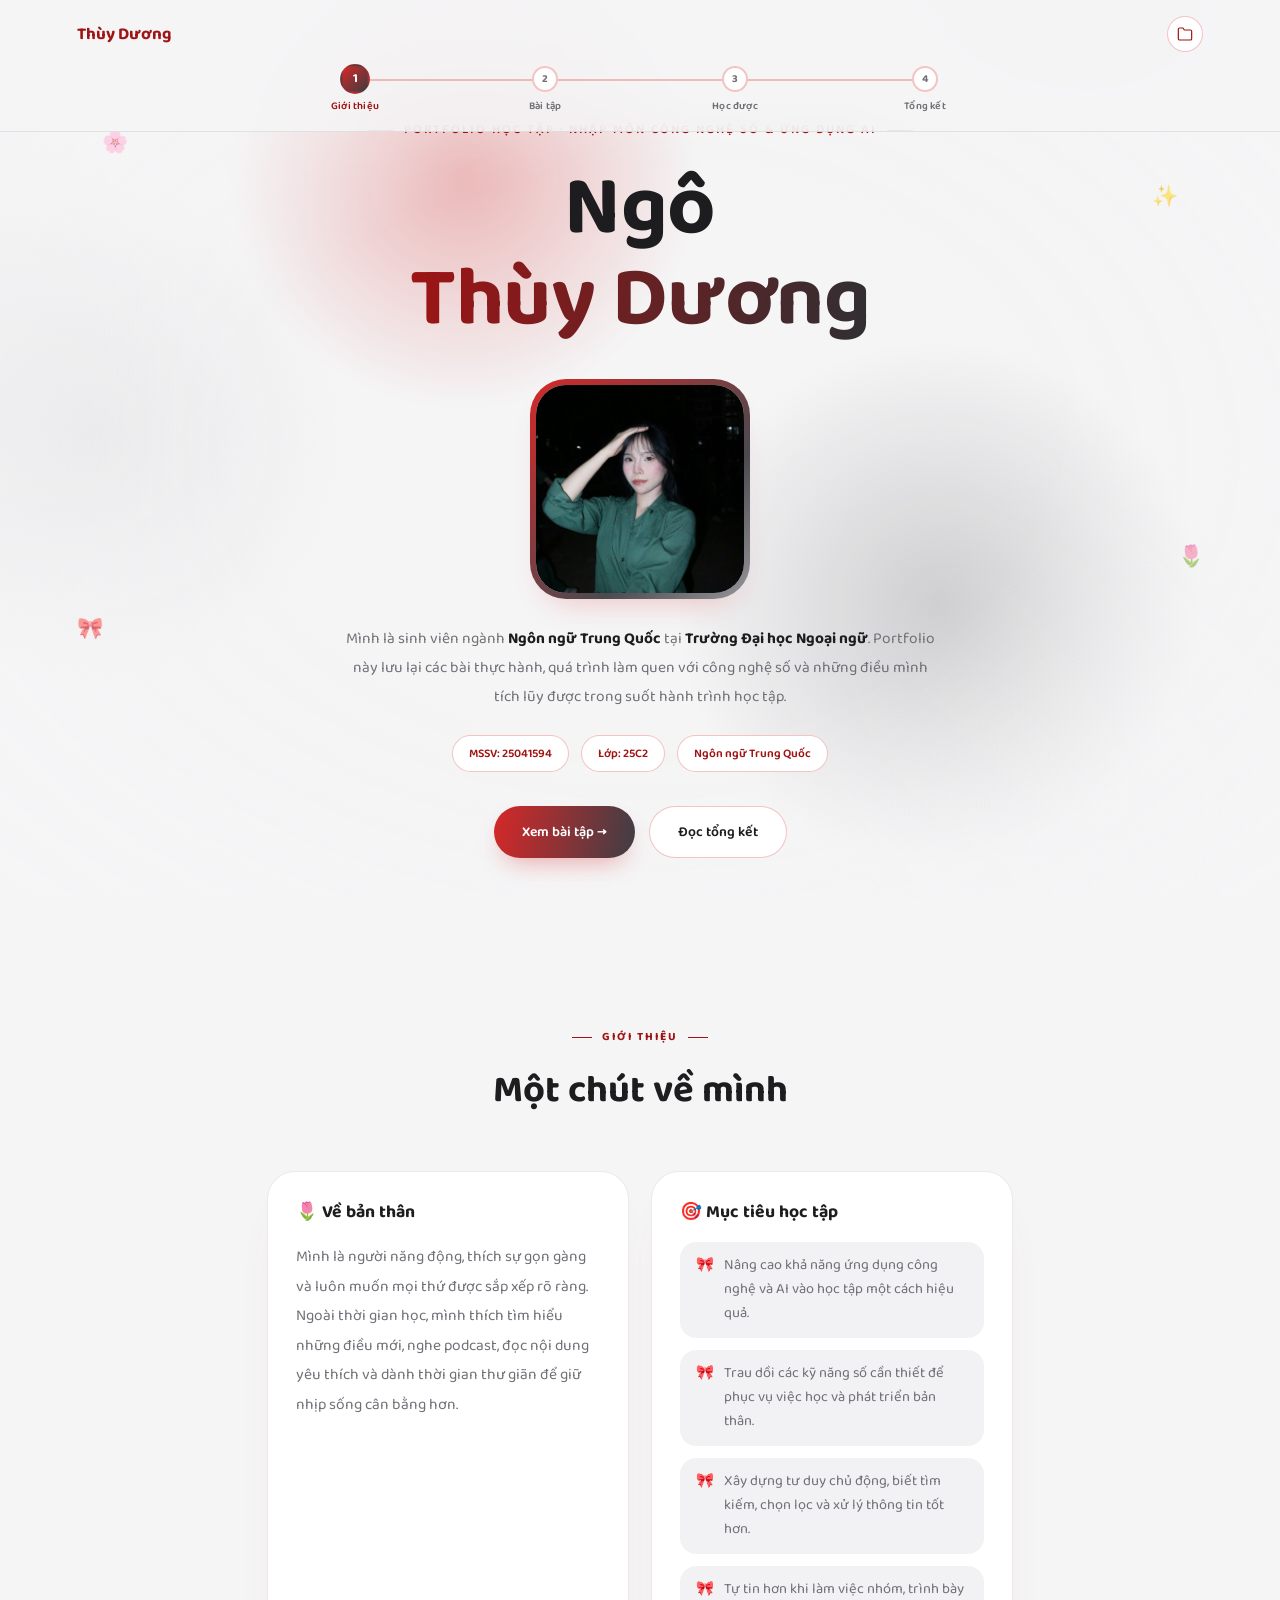
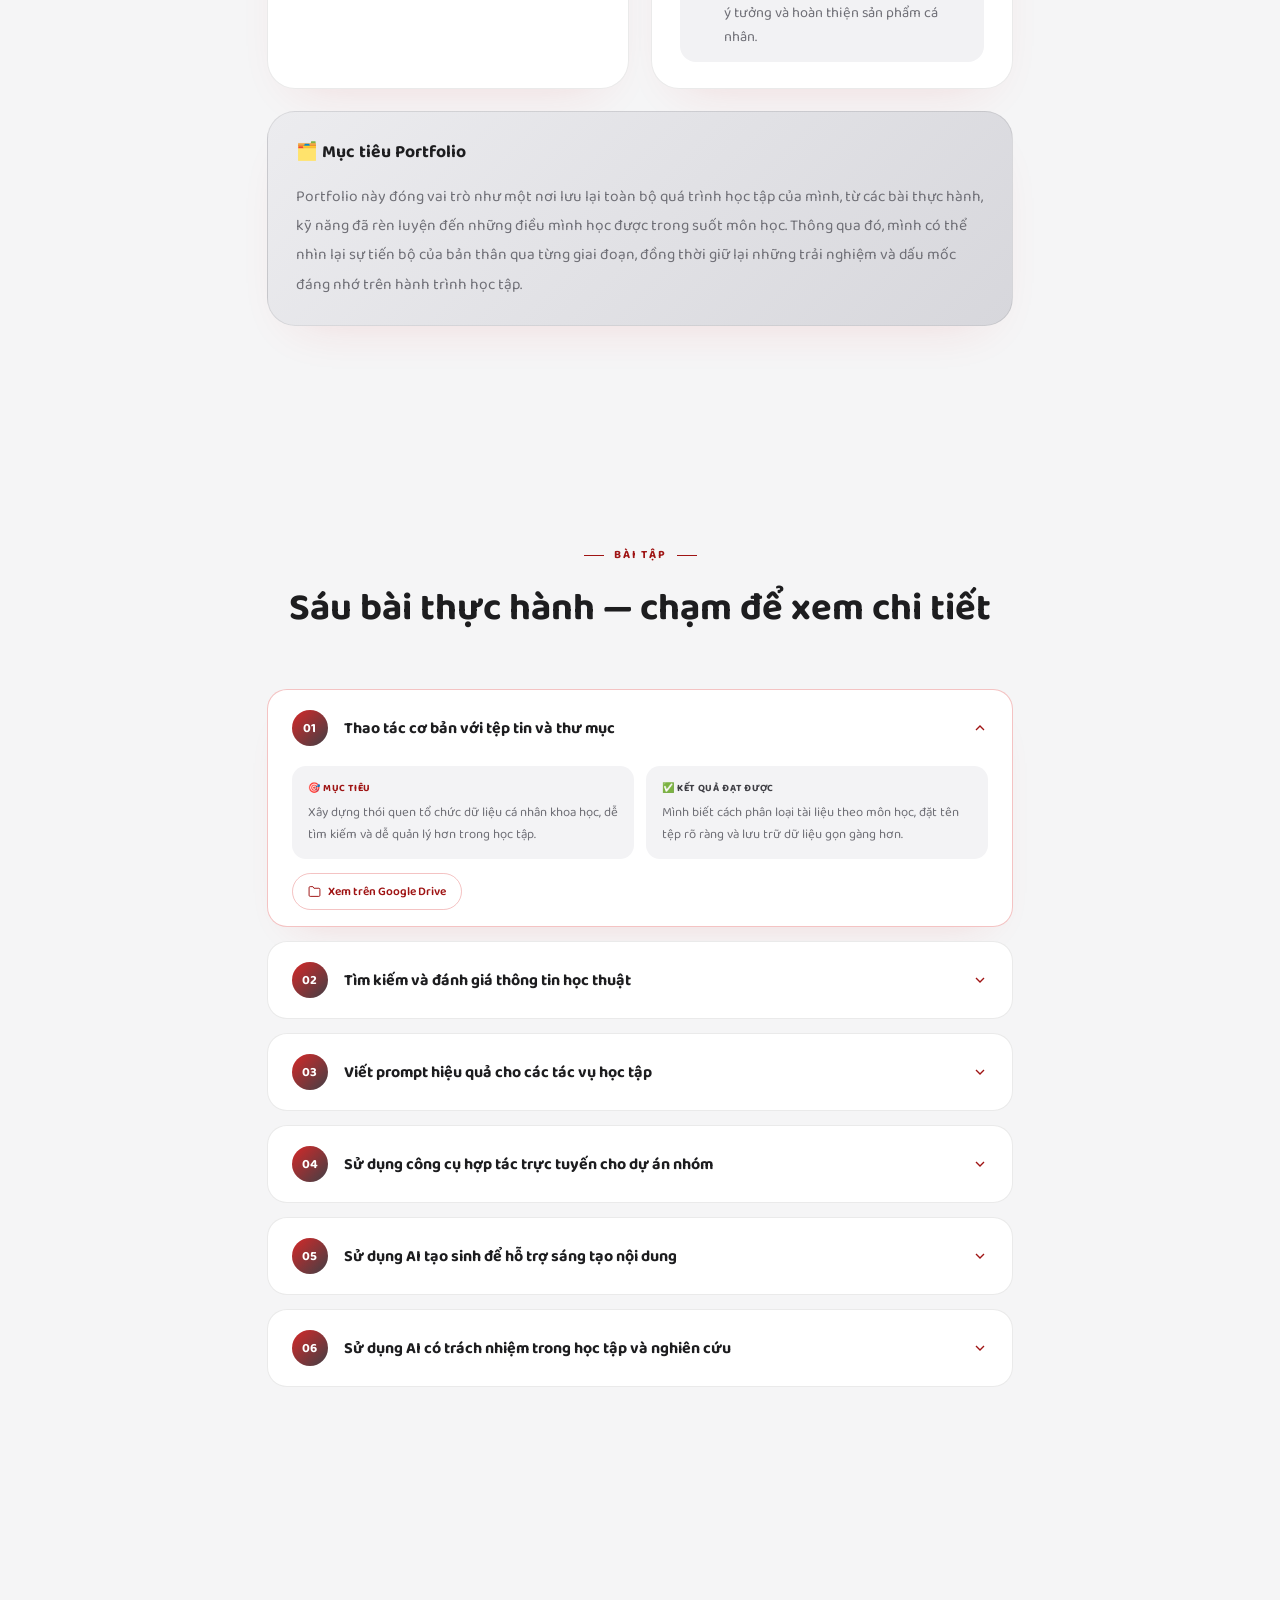
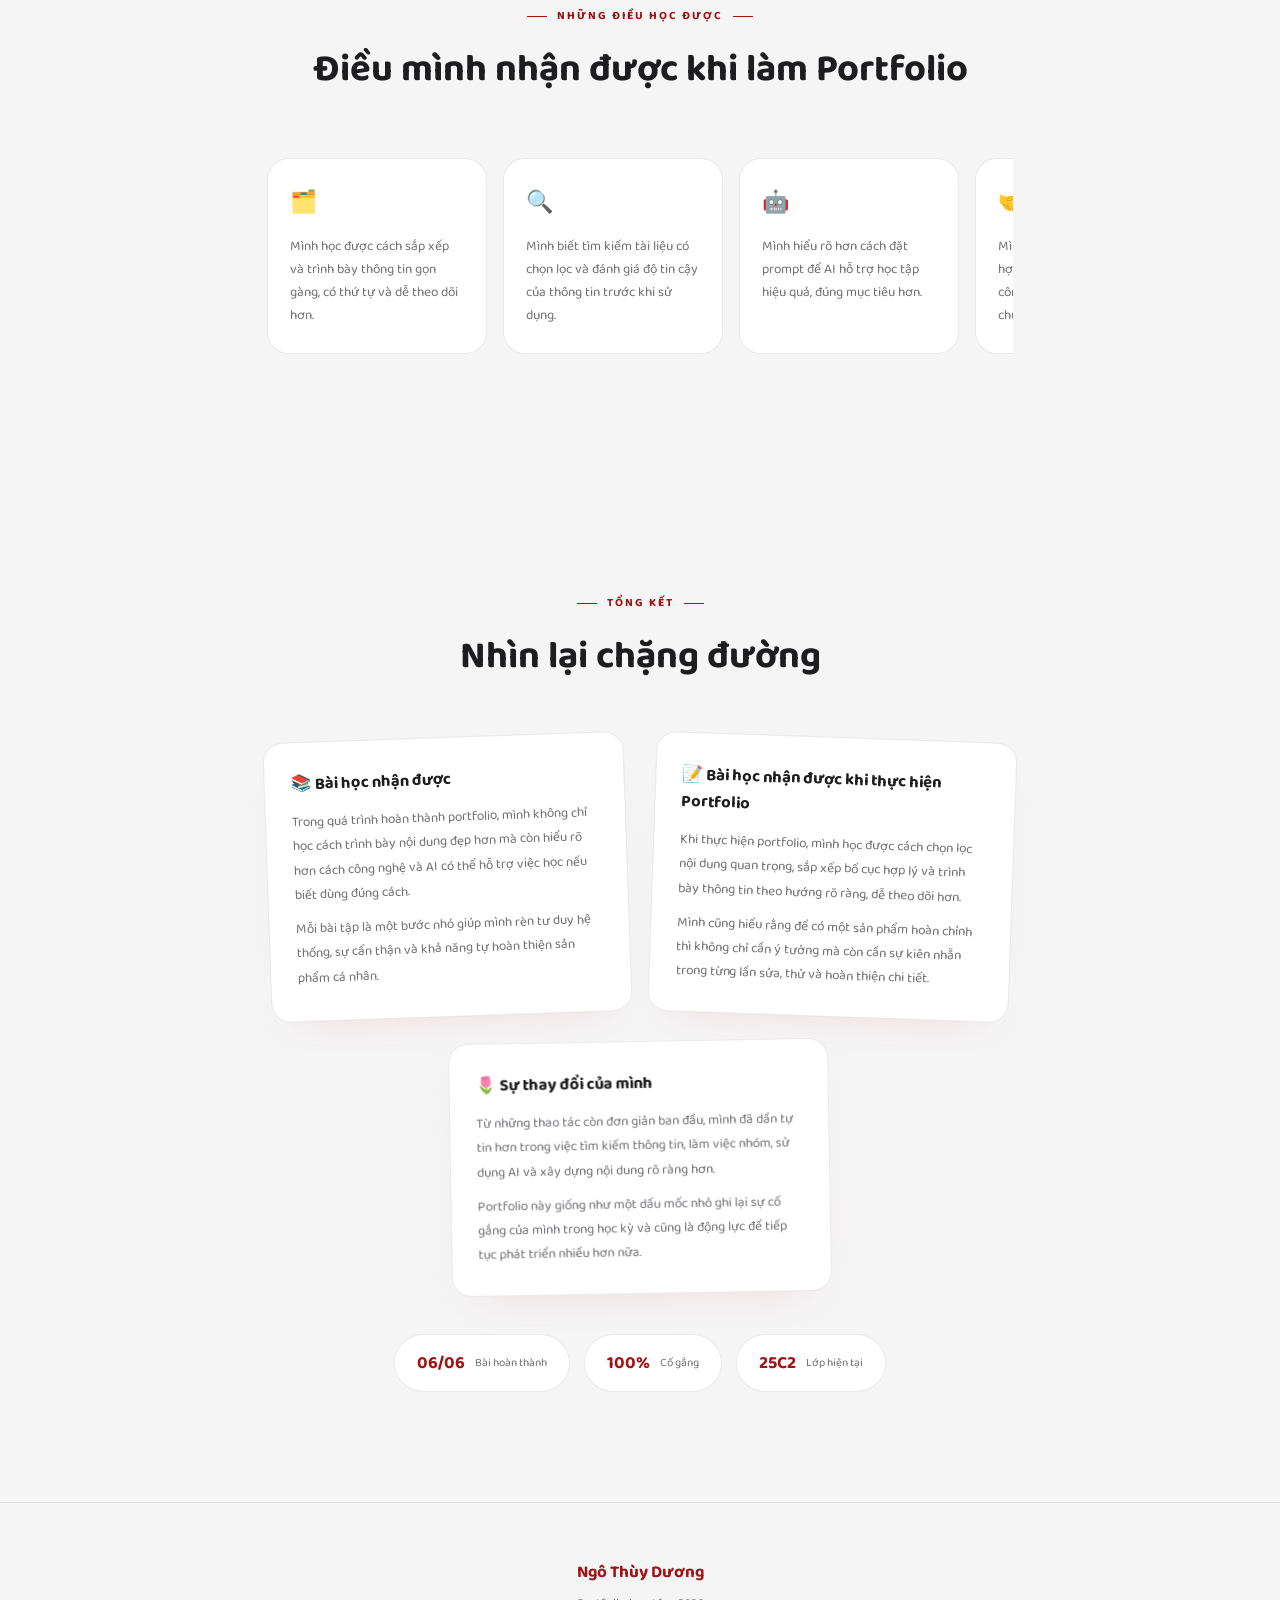
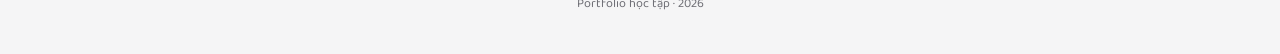
==== index.html @ e275b2ae "Update index.html" ====
<!DOCTYPE html>
<html lang="vi">
<head>
<meta charset="UTF-8">
<meta name="viewport" content="width=device-width, initial-scale=1.0">
<title>Ngô Thùy Dương — Portfolio</title>
<link rel="preconnect" href="https://fonts.googleapis.com">
<link rel="preconnect" href="https://fonts.gstatic.com" crossorigin>
<link href="https://fonts.googleapis.com/css2?family=Baloo+2:wght@400;500;600;700;800&display=swap" rel="stylesheet">
<style>
  :root{
    --bg:#f5f5f6;
    --surface:#ffffff;
    --rose:#d62828;
    --rose-deep:#9f1414;
    --pink:#e3e3e5;
    --lavender:#d0d0d4;
    --lavender-deep:#2f2f33;
    --ink:#1d1d1f;
    --muted:#6f6f76;
    --line:rgba(29,29,31,0.09);
    --line-strong:rgba(214,40,40,0.28);
  }
  *{margin:0;padding:0;box-sizing:border-box;}
  html{scroll-behavior:smooth;}
  body{
    background:var(--bg);
    color:var(--ink);
    font-family:'Baloo 2',sans-serif;
    overflow-x:hidden;
  }
  h1,h2,h3,.display{font-family:'Baloo 2',sans-serif;font-weight:700;}
  ::selection{background:var(--rose);color:#fff;}

  #wash{position:fixed;inset:0;z-index:0;pointer-events:none;}
  .fade-edge{
    position:fixed;inset:0;z-index:1;pointer-events:none;
    background:radial-gradient(ellipse at center, transparent 44%, rgba(245,245,246,0.92) 100%);
  }
  .drift{
    position:fixed;z-index:1;pointer-events:none;font-size:21px;opacity:0.62;
    animation:drift 10s ease-in-out infinite;
  }
  @keyframes drift{
    0%,100%{transform:translateY(0) rotate(-5deg);}
    50%{transform:translateY(-22px) rotate(6deg);}
  }

  .stepper-wrap{
    position:fixed;top:0;left:0;right:0;z-index:100;
    background:rgba(245,245,246,0.86);backdrop-filter:blur(14px);
    border-bottom:1px solid var(--line);padding:16px 6vw;
  }
  .stepper-top{
    display:flex;align-items:center;justify-content:space-between;margin-bottom:14px;
  }
  .logo{font-family:'Baloo 2',sans-serif;font-weight:700;font-size:17px;color:var(--rose-deep);}
  .drive-btn{
    width:36px;height:36px;border-radius:50%;display:flex;align-items:center;justify-content:center;
    background:var(--surface);border:1.5px solid var(--line-strong);color:var(--rose-deep);
    transition:all .35s ease;text-decoration:none;
  }
  .drive-btn:hover{background:var(--rose-deep);color:#fff;}
  .drive-btn svg{width:16px;height:16px;}

  .stepper{display:flex;align-items:center;max-width:760px;margin:0 auto;}
  .step{
    display:flex;flex-direction:column;align-items:center;gap:6px;flex:1;
    text-decoration:none;position:relative;cursor:pointer;
  }
  .step-circle{
    width:26px;height:26px;border-radius:50%;background:var(--surface);border:2px solid var(--line-strong);
    display:flex;align-items:center;justify-content:center;font-size:11px;font-weight:700;color:var(--muted);
    transition:all .4s cubic-bezier(.34,1.56,.64,1);z-index:2;
  }
  .step.active .step-circle,.step.done .step-circle{
    background:linear-gradient(135deg,var(--rose),#3c3c42);
    border-color:transparent;color:#fff;transform:scale(1.15);
  }
  .step-label{font-size:10.5px;font-weight:600;color:var(--muted);letter-spacing:.2px;}
  .step.active .step-label{color:var(--rose-deep);}
  .step-line{
    position:absolute;top:13px;left:-50%;width:100%;height:2px;background:var(--line-strong);z-index:1;
  }
  .step:first-child .step-line{display:none;}
  .step.done .step-line,.step.active .step-line{background:linear-gradient(90deg,var(--rose),var(--lavender));}

  main{position:relative;z-index:2;}
  .hero{
    min-height:100vh;display:flex;flex-direction:column;align-items:center;justify-content:center;
    text-align:center;padding:120px 6vw 60px;max-width:860px;margin:0 auto;
  }
  .eyebrow{
    font-size:12.5px;font-weight:600;color:var(--rose-deep);letter-spacing:2px;text-transform:uppercase;
    margin-bottom:24px;opacity:0;animation:fadeUp .9s ease .2s forwards;display:flex;align-items:center;gap:10px;
  }
  .eyebrow::before,.eyebrow::after{content:'';width:26px;height:1px;background:var(--rose-deep);}
  h1.name{
    font-size:clamp(40px,7vw,84px);line-height:1.08;letter-spacing:-0.5px;
    opacity:0;animation:fadeUp 1s ease .35s forwards;
  }
  h1.name .accent{
    display:block;background:linear-gradient(100deg,var(--rose-deep),var(--lavender-deep));
    -webkit-background-clip:text;background-clip:text;-webkit-text-fill-color:transparent;
  }

  .avatar-frame{
    width:220px;height:220px;border-radius:36px;margin:34px auto 0;position:relative;padding:6px;
    opacity:0;animation:fadeUp 1s ease .45s forwards, floatY 6s ease-in-out 1.2s infinite;
    box-shadow:0 18px 34px -20px rgba(214,40,40,0.32);
  }
  @keyframes floatY{
    0%,100%{transform:translateY(0);}
    50%{transform:translateY(-10px);}
  }
  .avatar-frame::before{
    content:'';position:absolute;inset:0;border-radius:36px;
    background:linear-gradient(135deg,var(--rose),#4a4a50,var(--pink),var(--rose));
    background-size:200% 200%;
    animation:glowShift 7s ease infinite;
  }
  @keyframes glowShift{
    0%,100%{background-position:0% 50%;}
    50%{background-position:100% 50%;}
  }
  .avatar-inner{
    position:relative;width:100%;height:100%;border-radius:30px;overflow:hidden;
    background:linear-gradient(165deg,#fbfbfc,var(--surface));
    display:flex;align-items:center;justify-content:center;
  }
  .avatar-img{position:absolute;inset:0;width:100%;height:100%;object-fit:cover;}
  .avatar-fallback{
    font-family:'Baloo 2',sans-serif;font-weight:700;font-size:42px;color:var(--rose-deep);opacity:.55;
    letter-spacing:2px;
  }

  .hero-sub{
    font-size:15.5px;color:var(--muted);line-height:1.85;margin-top:26px;max-width:600px;
    opacity:0;animation:fadeUp 1s ease .55s forwards;
  }
  .hero-sub b{color:var(--ink);font-weight:700;}
  .hero-meta{
    display:flex;gap:12px;margin-top:24px;flex-wrap:wrap;justify-content:center;
    opacity:0;animation:fadeUp 1s ease .65s forwards;
  }
  .mtag{
    font-size:12px;font-weight:600;color:var(--rose-deep);padding:8px 16px;border-radius:100px;
    background:var(--surface);border:1.5px solid var(--line-strong);
  }
  .hero-actions{display:flex;gap:14px;margin-top:34px;opacity:0;animation:fadeUp 1s ease .75s forwards;}
  .btn{
    font-weight:600;font-size:14px;padding:14px 28px;border-radius:100px;text-decoration:none;
    display:inline-flex;align-items:center;gap:8px;transition:transform .4s cubic-bezier(.34,1.56,.64,1), box-shadow .4s ease;
  }
  .btn-primary{background:linear-gradient(100deg,var(--rose),#3e3e45);color:#fff;box-shadow:0 12px 26px -10px rgba(214,40,40,0.42);}
  .btn-primary:hover{transform:translateY(-3px) scale(1.02);}
  .btn-ghost{border:1.5px solid var(--line-strong);color:var(--ink);background:var(--surface);}
  .btn-ghost:hover{transform:translateY(-3px);background:#f0f0f2;}
  @keyframes fadeUp{from{opacity:0;transform:translateY(20px);}to{opacity:1;transform:translateY(0);}}

  section{padding:110px 6vw;max-width:900px;margin:0 auto;}
  .section-head{text-align:center;margin-bottom:50px;}
  .tag{
    font-size:11.5px;font-weight:700;color:var(--rose-deep);letter-spacing:2px;text-transform:uppercase;
    margin-bottom:14px;display:flex;align-items:center;justify-content:center;gap:10px;
  }
  .tag::before,.tag::after{content:'';width:20px;height:1px;background:var(--rose-deep);}
  h2.section-title{font-size:clamp(26px,3.2vw,38px);}
  .reveal{opacity:0;transform:translateY(32px);transition:opacity .8s ease, transform .8s cubic-bezier(.2,.7,.3,1);}
  .reveal.in{opacity:1;transform:translateY(0);}

  .intro-grid{
    display:grid;
    grid-template-columns:1fr 1fr;
    gap:22px;
  }
  .intro-card{
    background:var(--surface);
    border-radius:28px;
    padding:26px 28px;
    border:1px solid var(--line);
    box-shadow:0 22px 50px -30px rgba(214,40,40,0.16);
  }
  .intro-card.wide{
    grid-column:1 / -1;
    background:linear-gradient(135deg, #ececef, #d7d7dc);
  }
  .intro-title{
    display:flex;
    align-items:center;
    gap:10px;
    margin-bottom:16px;
    font-size:1.1rem;
    color:var(--ink);
  }
  .intro-card p{
    color:var(--muted);
    font-size:15.5px;
    line-height:1.9;
  }
  .goal-list{
    list-style:none;
    display:grid;
    gap:12px;
  }
  .goal-list li{
    padding:12px 16px;
    border-radius:16px;
    background:#f2f2f4;
    color:var(--muted);
    font-size:14.5px;
    line-height:1.65;
    display:flex;
    align-items:flex-start;
    gap:10px;
  }
  .goal-list li::before{
    content:"🎀";
    flex-shrink:0;
  }

  .ex-accordion{display:flex;flex-direction:column;gap:14px;}
  .ex-item{
    background:var(--surface);border-radius:20px;border:1px solid var(--line);overflow:hidden;
    transition:border-color .3s ease, box-shadow .3s ease;
  }
  .ex-item.open{border-color:var(--line-strong);box-shadow:0 20px 40px -28px rgba(214,40,40,0.18);}
  .ex-head{display:flex;align-items:center;gap:16px;padding:20px 24px;cursor:pointer;user-select:none;}
  .ex-num{
    width:36px;height:36px;border-radius:50%;flex-shrink:0;display:flex;align-items:center;justify-content:center;
    font-family:'Baloo 2',sans-serif;font-weight:700;font-size:13px;color:#fff;background:linear-gradient(135deg,var(--rose),#404046);
  }
  .ex-head .ex-title{font-family:'Baloo 2',sans-serif;font-weight:700;font-size:16px;flex:1;color:var(--ink);}
  .ex-chevron{color:var(--rose-deep);transition:transform .4s cubic-bezier(.4,0,.2,1);flex-shrink:0;}
  .ex-item.open .ex-chevron{transform:rotate(180deg);}
  .ex-body{max-height:0;overflow:hidden;transition:max-height .5s cubic-bezier(.2,.8,.3,1);}
  .ex-body-inner{padding:0 24px 26px;}
  .ex-chips{display:grid;grid-template-columns:1fr 1fr;gap:12px;}
  .ex-chip{padding:14px 16px;border-radius:14px;background:#f3f3f5;}
  .ex-chip .chip-label{font-size:10px;font-weight:700;letter-spacing:.6px;text-transform:uppercase;margin-bottom:6px;display:flex;align-items:center;gap:5px;}
  .ex-chip.goal .chip-label{color:var(--rose-deep);}
  .ex-chip.result .chip-label{color:#404046;}
  .ex-chip p{font-size:13px;line-height:1.65;color:var(--muted);margin:0;}
  .ex-drive{
    display:inline-flex;align-items:center;gap:7px;margin-top:14px;font-size:12px;font-weight:600;
    color:var(--rose-deep);text-decoration:none;padding:8px 15px;border-radius:100px;
    border:1.5px solid var(--line-strong);transition:all .3s ease;
  }
  .ex-drive:hover{background:linear-gradient(100deg,var(--rose),#3e3e45);color:#fff;border-color:transparent;}
  .ex-drive svg{width:13px;height:13px;}

  .learn-scroll{
    display:flex;gap:16px;overflow-x:auto;padding:8px 4px 20px;scroll-snap-type:x mandatory;
    -webkit-overflow-scrolling:touch;
  }
  .learn-scroll::-webkit-scrollbar{height:6px;}
  .learn-scroll::-webkit-scrollbar-thumb{background:var(--line-strong);border-radius:10px;}
  .learn-card{
    flex:0 0 220px;scroll-snap-align:start;background:var(--surface);border:1px solid var(--line);
    border-radius:22px;padding:26px 22px;transition:transform .35s cubic-bezier(.34,1.56,.64,1);
  }
  .learn-card:hover{transform:translateY(-5px);}
  .learn-ic{font-size:22px;margin-bottom:14px;display:block;}
  .learn-card p{font-size:13.5px;line-height:1.7;color:var(--muted);margin:0;}

  .note-grid{display:flex;gap:24px;flex-wrap:wrap;justify-content:center;margin-bottom:40px;}
  .note{
    flex:1;min-width:280px;max-width:380px;background:var(--surface);border-radius:20px;padding:28px 26px;
    border:1px solid var(--line);box-shadow:0 20px 44px -28px rgba(214,40,40,0.16);
    transition:transform .4s cubic-bezier(.34,1.56,.64,1);
  }
  .note:nth-child(1){transform:rotate(-2deg);}
  .note:nth-child(2){transform:rotate(2deg);}
  .note:nth-child(3){transform:rotate(-1deg);}
  .note:hover{transform:rotate(0deg) translateY(-4px);}
  .note h3{font-family:'Baloo 2',sans-serif;font-weight:700;font-size:16.5px;margin-bottom:12px;}
  .note p{font-size:13.5px;line-height:1.8;color:var(--muted);margin:0;}
  .note p + p{margin-top:10px;}
  .stat-pills{display:flex;gap:14px;justify-content:center;flex-wrap:wrap;}
  .stat-pill{
    display:flex;align-items:center;gap:10px;padding:14px 22px;border-radius:100px;
    background:var(--surface);border:1px solid var(--line);
  }
  .stat-pill .num{font-family:'Baloo 2',sans-serif;font-weight:700;font-size:1.1rem;color:var(--rose-deep);}
  .stat-pill .label{font-size:11.5px;color:var(--muted);}

  footer{text-align:center;padding:56px 6vw 40px;border-top:1px solid var(--line);}
  footer .f-name{font-family:'Baloo 2',sans-serif;font-weight:700;font-size:17px;color:var(--rose-deep);margin-bottom:8px;}
  footer p{color:var(--muted);font-size:12.5px;}

  @media (max-width:700px){
    .step-label{display:none;}
    .ex-chips{grid-template-columns:1fr;}
    .drift{display:none;}
    .hero-actions{flex-direction:column;}
    .avatar-frame{width:170px;height:170px;border-radius:30px;}
    .avatar-frame::before{border-radius:30px;}
    .avatar-inner{border-radius:24px;}
    .intro-grid{grid-template-columns:1fr;}
    .intro-card.wide{grid-column:auto;}
  }
  @media (prefers-reduced-motion: reduce){
    *{animation-duration:0.01ms !important;transition-duration:0.01ms !important;}
  }
</style>
</head>
<body>

<canvas id="wash"></canvas>
<div class="fade-edge"></div>
<span class="drift" style="top:14%; left:8%;">🌸</span>
<span class="drift" style="top:68%; left:6%; animation-delay:2s;">🎀</span>
<span class="drift" style="top:20%; left:90%; animation-delay:1s;">✨</span>
<span class="drift" style="top:60%; left:92%; animation-delay:3s;">🌷</span>

<div class="stepper-wrap">
  <div class="stepper-top">
    <div class="logo">Thùy Dương</div>
    <a href="#" class="drive-btn" aria-label="Google Drive">
      <svg viewBox="0 0 24 24" fill="none" stroke="currentColor" stroke-width="1.8"><path d="M22 19a2 2 0 0 1-2 2H4a2 2 0 0 1-2-2V5a2 2 0 0 1 2-2h5l2 3h9a2 2 0 0 1 2 2z"/></svg>
    </a>
  </div>
  <div class="stepper" id="stepper">
    <a href="#gioithieu" class="step active" data-target="gioithieu"><div class="step-line"></div><div class="step-circle">1</div><div class="step-label">Giới thiệu</div></a>
    <a href="#baitap" class="step" data-target="baitap"><div class="step-line"></div><div class="step-circle">2</div><div class="step-label">Bài tập</div></a>
    <a href="#hocduoc" class="step" data-target="hocduoc"><div class="step-line"></div><div class="step-circle">3</div><div class="step-label">Học được</div></a>
    <a href="#tongket" class="step" data-target="tongket"><div class="step-line"></div><div class="step-circle">4</div><div class="step-label">Tổng kết</div></a>
  </div>
</div>

<main>
  <section class="hero" id="top">
    <div class="eyebrow">Portfolio học tập · Nhập môn công nghệ số &amp; ứng dụng AI</div>
    <h1 class="name">Ngô<span class="accent">Thùy Dương</span></h1>
    <div class="avatar-frame">
      <div class="avatar-inner">
        <img class="avatar-img" src="thuyduong.jpg" alt="Ảnh cá nhân của Ngô Thùy Dương"
             onerror="this.style.display='none'; this.nextElementSibling.style.display='flex';">
        <span class="avatar-fallback" style="display:none;">ND</span>
      </div>
    </div>
    <p class="hero-sub">Mình là sinh viên ngành <b>Ngôn ngữ Trung Quốc</b> tại <b>Trường Đại học Ngoại ngữ</b>. Portfolio này lưu lại các bài thực hành, quá trình làm quen với công nghệ số và những điều mình tích lũy được trong suốt hành trình học tập.</p>
    <div class="hero-meta">
      <span class="mtag">MSSV: 25041594</span>
      <span class="mtag">Lớp: 25C2</span>
      <span class="mtag">Ngôn ngữ Trung Quốc</span>
    </div>
    <div class="hero-actions">
      <a href="#baitap" class="btn btn-primary">Xem bài tập →</a>
      <a href="#tongket" class="btn btn-ghost">Đọc tổng kết</a>
    </div>
  </section>

  <section id="gioithieu">
    <div class="section-head reveal">
      <div class="tag">Giới thiệu</div>
      <h2 class="section-title">Một chút về mình</h2>
    </div>
    <div class="intro-grid reveal">
      <div class="intro-card">
        <h3 class="intro-title">🌷 Về bản thân</h3>
        <p>Mình là người năng động, thích sự gọn gàng và luôn muốn mọi thứ được sắp xếp rõ ràng. Ngoài thời gian học, mình thích tìm hiểu những điều mới, nghe podcast, đọc nội dung yêu thích và dành thời gian thư giãn để giữ nhịp sống cân bằng hơn.</p>
      </div>
      <div class="intro-card">
        <h3 class="intro-title">🎯 Mục tiêu học tập</h3>
        <ul class="goal-list">
          <li>Nâng cao khả năng ứng dụng công nghệ và AI vào học tập một cách hiệu quả.</li>
          <li>Trau dồi các kỹ năng số cần thiết để phục vụ việc học và phát triển bản thân.</li>
          <li>Xây dựng tư duy chủ động, biết tìm kiếm, chọn lọc và xử lý thông tin tốt hơn.</li>
          <li>Tự tin hơn khi làm việc nhóm, trình bày ý tưởng và hoàn thiện sản phẩm cá nhân.</li>
        </ul>
      </div>
      <div class="intro-card wide">
        <h3 class="intro-title">🗂️ Mục tiêu Portfolio</h3>
        <p>Portfolio này đóng vai trò như một nơi lưu lại toàn bộ quá trình học tập của mình, từ các bài thực hành, kỹ năng đã rèn luyện đến những điều mình học được trong suốt môn học. Thông qua đó, mình có thể nhìn lại sự tiến bộ của bản thân qua từng giai đoạn, đồng thời giữ lại những trải nghiệm và dấu mốc đáng nhớ trên hành trình học tập.</p>
      </div>
    </div>
  </section>

  <section id="baitap">
    <div class="section-head reveal">
      <div class="tag">Bài tập</div>
      <h2 class="section-title">Sáu bài thực hành — chạm để xem chi tiết</h2>
    </div>
    <div class="ex-accordion reveal" id="exAccordion"></div>
  </section>

  <section id="hocduoc">
    <div class="section-head reveal">
      <div class="tag">Những điều học được</div>
      <h2 class="section-title">Điều mình nhận được khi làm Portfolio</h2>
    </div>
    <div class="learn-scroll reveal">
      <div class="learn-card"><span class="learn-ic">🗂️</span><p>Mình học được cách sắp xếp và trình bày thông tin gọn gàng, có thứ tự và dễ theo dõi hơn.</p></div>
      <div class="learn-card"><span class="learn-ic">🔍</span><p>Mình biết tìm kiếm tài liệu có chọn lọc và đánh giá độ tin cậy của thông tin trước khi sử dụng.</p></div>
      <div class="learn-card"><span class="learn-ic">🤖</span><p>Mình hiểu rõ hơn cách đặt prompt để AI hỗ trợ học tập hiệu quả, đúng mục tiêu hơn.</p></div>
      <div class="learn-card"><span class="learn-ic">🤝</span><p>Mình rèn được kỹ năng phối hợp nhóm và làm việc trên các công cụ trực tuyến một cách chủ động hơn.</p></div>
      <div class="learn-card"><span class="learn-ic">🎨</span><p>Mình nhận ra AI chỉ là công cụ hỗ trợ, còn dấu ấn cá nhân vẫn đến từ cách mình chỉnh sửa và hoàn thiện sản phẩm.</p></div>
      <div class="learn-card"><span class="learn-ic">🌱</span><p>Qua từng phần việc nhỏ, mình thấy bản thân kiên nhẫn hơn và tự tin hơn với quá trình học tập của mình.</p></div>
    </div>
  </section>

  <section id="tongket">
    <div class="section-head reveal">
      <div class="tag">Tổng kết</div>
      <h2 class="section-title">Nhìn lại chặng đường</h2>
    </div>
    <div class="note-grid">
      <div class="note reveal">
        <h3>📚 Bài học nhận được</h3>
        <p>Trong quá trình hoàn thành portfolio, mình không chỉ học cách trình bày nội dung đẹp hơn mà còn hiểu rõ hơn cách công nghệ và AI có thể hỗ trợ việc học nếu biết dùng đúng cách.</p>
        <p>Mỗi bài tập là một bước nhỏ giúp mình rèn tư duy hệ thống, sự cẩn thận và khả năng tự hoàn thiện sản phẩm cá nhân.</p>
      </div>
      <div class="note reveal">
        <h3>📝 Bài học nhận được khi thực hiện Portfolio</h3>
        <p>Khi thực hiện portfolio, mình học được cách chọn lọc nội dung quan trọng, sắp xếp bố cục hợp lý và trình bày thông tin theo hướng rõ ràng, dễ theo dõi hơn.</p>
        <p>Mình cũng hiểu rằng để có một sản phẩm hoàn chỉnh thì không chỉ cần ý tưởng mà còn cần sự kiên nhẫn trong từng lần sửa, thử và hoàn thiện chi tiết.</p>
      </div>
      <div class="note reveal">
        <h3>🌷 Sự thay đổi của mình</h3>
        <p>Từ những thao tác còn đơn giản ban đầu, mình đã dần tự tin hơn trong việc tìm kiếm thông tin, làm việc nhóm, sử dụng AI và xây dựng nội dung rõ ràng hơn.</p>
        <p>Portfolio này giống như một dấu mốc nhỏ ghi lại sự cố gắng của mình trong học kỳ và cũng là động lực để tiếp tục phát triển nhiều hơn nữa.</p>
      </div>
    </div>
    <div class="stat-pills reveal">
      <div class="stat-pill"><span class="num">06/06</span><span class="label">Bài hoàn thành</span></div>
      <div class="stat-pill"><span class="num">100%</span><span class="label">Cố gắng</span></div>
      <div class="stat-pill"><span class="num">25C2</span><span class="label">Lớp hiện tại</span></div>
    </div>
  </section>

  <footer>
    <div class="f-name">Ngô Thùy Dương</div>
    <p>Portfolio học tập · 2026</p>
  </footer>
</main>

<script>
const steps = document.querySelectorAll('.step');
const sections = ['gioithieu','baitap','hocduoc','tongket'].map(id => document.getElementById(id));

function setActive(){
  let idx = 0;
  sections.forEach((s, i) => { if(window.scrollY + 180 >= s.offsetTop) idx = i; });
  steps.forEach((s, i) => {
    s.classList.toggle('active', i === idx);
    s.classList.toggle('done', i < idx);
  });
}
window.addEventListener('scroll', setActive);

steps.forEach(step => {
  step.addEventListener('click', e => {
    e.preventDefault();
    const target = document.getElementById(step.dataset.target);
    window.scrollTo({ top: target.offsetTop - 100, behavior:'smooth' });
  });
});

document.querySelector('.hero-actions')?.querySelectorAll('a').forEach(a => {
  a.addEventListener('click', e => {
    const id = a.getAttribute('href').slice(1);
    const target = document.getElementById(id);
    if(target){
      e.preventDefault();
      window.scrollTo({ top: target.offsetTop - 100, behavior:'smooth' });
    }
  });
});

const io = new IntersectionObserver((entries) => {
  entries.forEach(e => {
    if(e.isIntersecting){
      e.target.classList.add('in');
      io.unobserve(e.target);
    }
  });
}, { threshold:0.12 });
document.querySelectorAll('.reveal').forEach(el => io.observe(el));

const exercises = [
  {
    t:"Thao tác cơ bản với tệp tin và thư mục",
    goal:"Xây dựng thói quen tổ chức dữ liệu cá nhân khoa học, dễ tìm kiếm và dễ quản lý hơn trong học tập.",
    result:"Mình biết cách phân loại tài liệu theo môn học, đặt tên tệp rõ ràng và lưu trữ dữ liệu gọn gàng hơn.",
    link:"#"
  },
  {
    t:"Tìm kiếm và đánh giá thông tin học thuật",
    goal:"Biết tìm đúng nguồn tham khảo và đánh giá mức độ tin cậy của thông tin trước khi đưa vào bài học hay bài viết.",
    result:"Mình chủ động hơn trong việc tra cứu tài liệu và chọn lọc nguồn phù hợp để phục vụ việc học ngôn ngữ.",
    link:"#"
  },
  {
    t:"Viết prompt hiệu quả cho các tác vụ học tập",
    goal:"Rèn kỹ năng đặt câu hỏi rõ ràng để AI hỗ trợ việc học tiếng Trung và các tác vụ học tập tốt hơn.",
    result:"Mình tạo được nhiều mẫu prompt hữu ích để ôn tập, luyện diễn đạt và kiểm tra kiến thức một cách nhanh hơn.",
    link:"#"
  },
  {
    t:"Sử dụng công cụ hợp tác trực tuyến cho dự án nhóm",
    goal:"Làm quen với cách phối hợp nhóm trên nền tảng số, phân chia công việc và theo dõi tiến độ rõ ràng hơn.",
    result:"Mình biết cách làm việc nhóm hiệu quả hơn thông qua chia sẻ tài liệu, trao đổi và quản lý tiến độ trực tuyến.",
    link:"#"
  },
  {
    t:"Sử dụng AI tạo sinh để hỗ trợ sáng tạo nội dung",
    goal:"Kết hợp AI vào quá trình thiết kế và trình bày nội dung mà vẫn giữ được dấu ấn cá nhân.",
    result:"Mình hiểu cách tận dụng AI để lên ý tưởng, hỗ trợ trình bày và hoàn thiện sản phẩm theo phong cách riêng.",
    link:"#"
  },
  {
    t:"Sử dụng AI có trách nhiệm trong học tập và nghiên cứu",
    goal:"Nhận biết giới hạn của AI và học cách sử dụng công cụ này một cách trung thực, có trách nhiệm.",
    result:"Mình hình thành tư duy kiểm chứng thông tin và cẩn trọng hơn khi dùng AI trong học tập và nghiên cứu.",
    link:"#"
  }
];

const accordion = document.getElementById('exAccordion');
exercises.forEach((ex, i) => {
  const item = document.createElement('div');
  item.className = 'ex-item';
  item.innerHTML = `
    <div class="ex-head">
      <div class="ex-num">${String(i + 1).padStart(2, '0')}</div>
      <div class="ex-title">${ex.t}</div>
      <svg class="ex-chevron" width="16" height="16" viewBox="0 0 24 24" fill="none" stroke="currentColor" stroke-width="2"><path d="M6 9l6 6 6-6"/></svg>
    </div>
    <div class="ex-body">
      <div class="ex-body-inner">
        <div class="ex-chips">
          <div class="ex-chip goal"><div class="chip-label">🎯 Mục tiêu</div><p>${ex.goal}</p></div>
          <div class="ex-chip result"><div class="chip-label">✅ Kết quả đạt được</div><p>${ex.result}</p></div>
        </div>
        <a href="${ex.link}" target="_blank" rel="noopener" class="ex-drive">
          <svg viewBox="0 0 24 24" fill="none" stroke="currentColor" stroke-width="1.8"><path d="M22 19a2 2 0 0 1-2 2H4a2 2 0 0 1-2-2V5a2 2 0 0 1 2-2h5l2 3h9a2 2 0 0 1 2 2z"/></svg>
          Xem trên Google Drive
        </a>
      </div>
    </div>`;
  accordion.appendChild(item);

  const head = item.querySelector('.ex-head');
  const body = item.querySelector('.ex-body');
  head.addEventListener('click', () => {
    const isOpen = item.classList.contains('open');
    accordion.querySelectorAll('.ex-item.open').forEach(o => {
      o.classList.remove('open');
      o.querySelector('.ex-body').style.maxHeight = null;
    });
    if(!isOpen){
      item.classList.add('open');
      body.style.maxHeight = body.scrollHeight + 'px';
    }
  });
});
accordion.firstElementChild?.querySelector('.ex-head').click();

const canvas = document.getElementById('wash');
const ctx = canvas.getContext('2d');
let W, H;
function resize(){
  W = canvas.width = window.innerWidth;
  H = canvas.height = window.innerHeight;
}
resize();
window.addEventListener('resize', resize);

let mouse = { x:-9999, y:-9999 };
window.addEventListener('mousemove', e => {
  mouse.x = e.clientX;
  mouse.y = e.clientY;
});

const washColors = ['214,40,40', '210,210,214', '242,242,244', '120,120,126'];
const blobs = Array.from({ length:6 }, (_, i) => ({
  ox: Math.random() * W,
  oy: Math.random() * H,
  rad: Math.random() * 180 + 200,
  ang: Math.random() * Math.PI * 2,
  speed: Math.random() * 0.0006 + 0.0003,
  orbit: Math.random() * 160 + 100,
  color: washColors[i % washColors.length]
}));

function tick(){
  ctx.clearRect(0, 0, W, H);
  blobs.forEach(b => {
    b.ang += b.speed;
    const bx = b.ox + Math.cos(b.ang) * b.orbit;
    const by = b.oy + Math.sin(b.ang * 1.15) * b.orbit;
    const mx = bx + (mouse.x - bx) * 0.015;
    const my = by + (mouse.y - by) * 0.015;
    const grad = ctx.createRadialGradient(mx, my, 0, mx, my, b.rad);
    grad.addColorStop(0, `rgba(${b.color},0.30)`);
    grad.addColorStop(0.6, `rgba(${b.color},0.12)`);
    grad.addColorStop(1, `rgba(${b.color},0)`);
    ctx.fillStyle = grad;
    ctx.fillRect(0, 0, W, H);
  });
  requestAnimationFrame(tick);
}
requestAnimationFrame(tick);
</script>
</body>
</html>
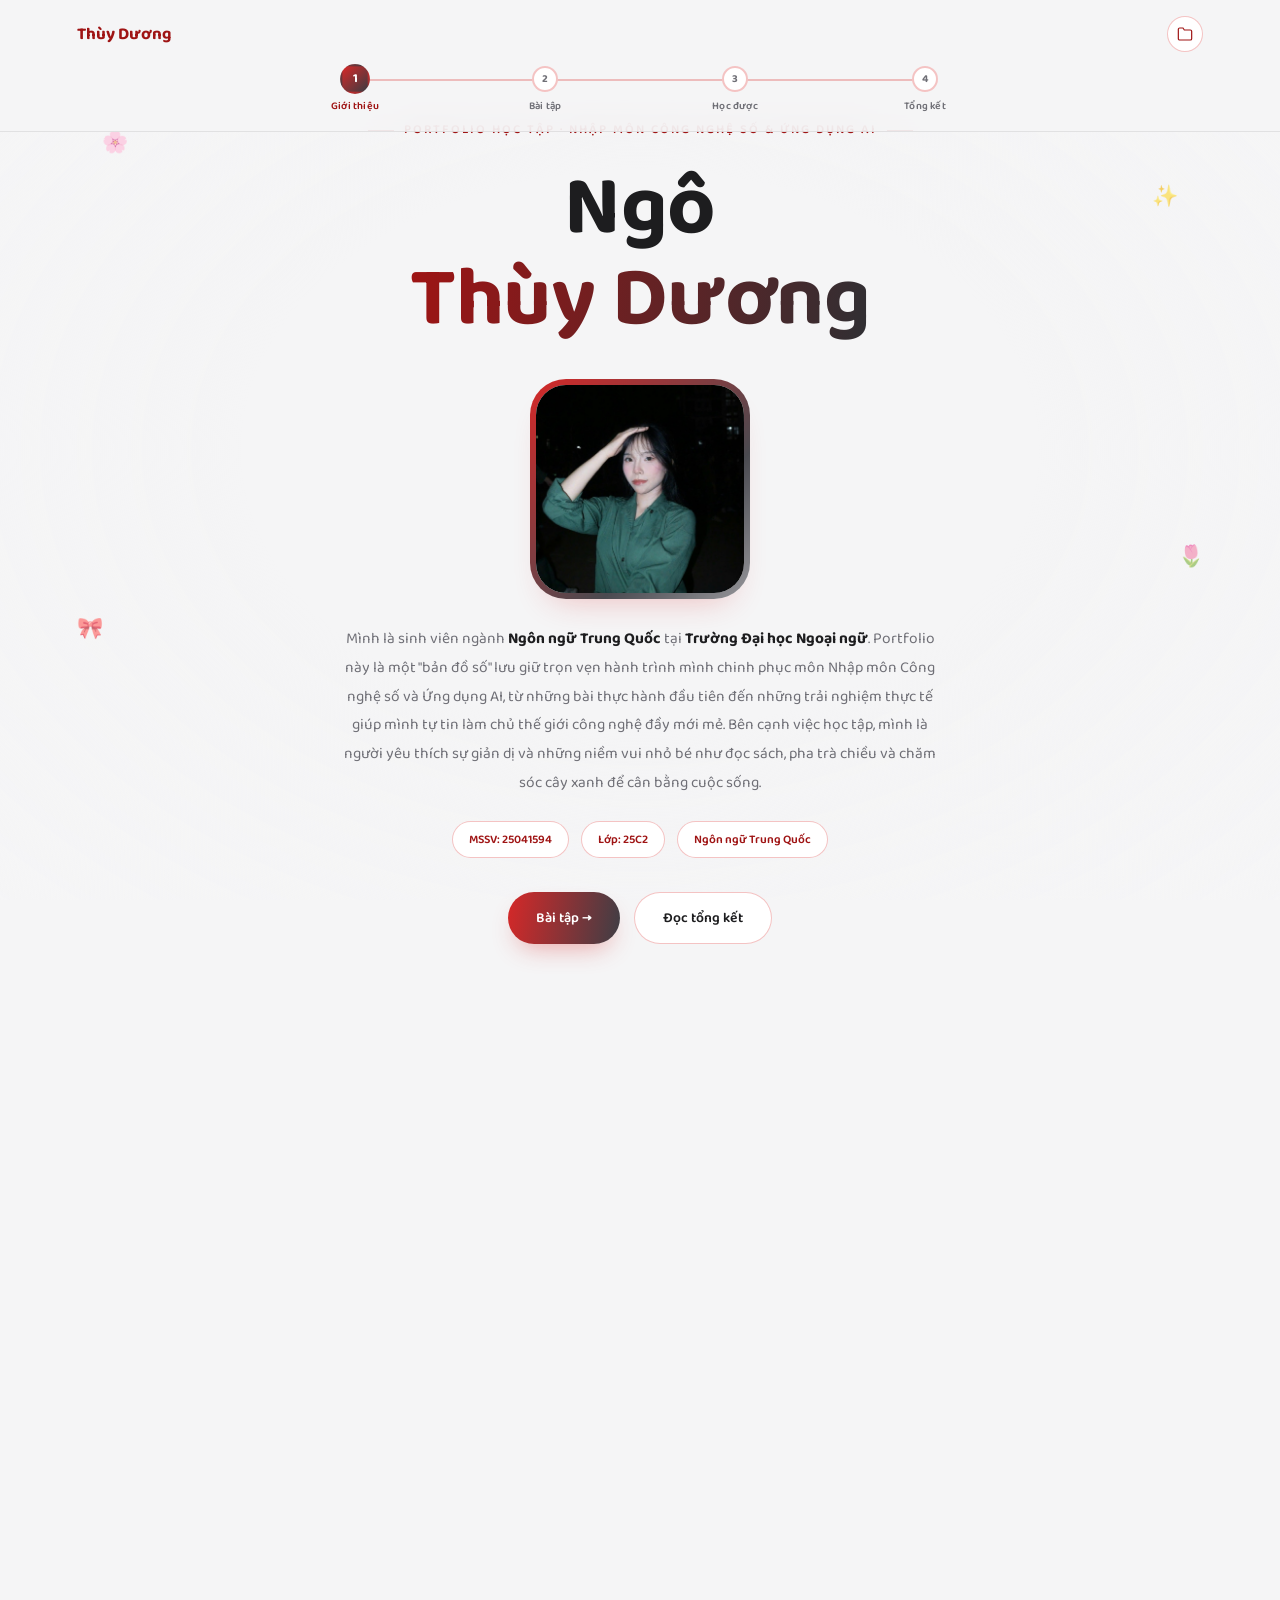
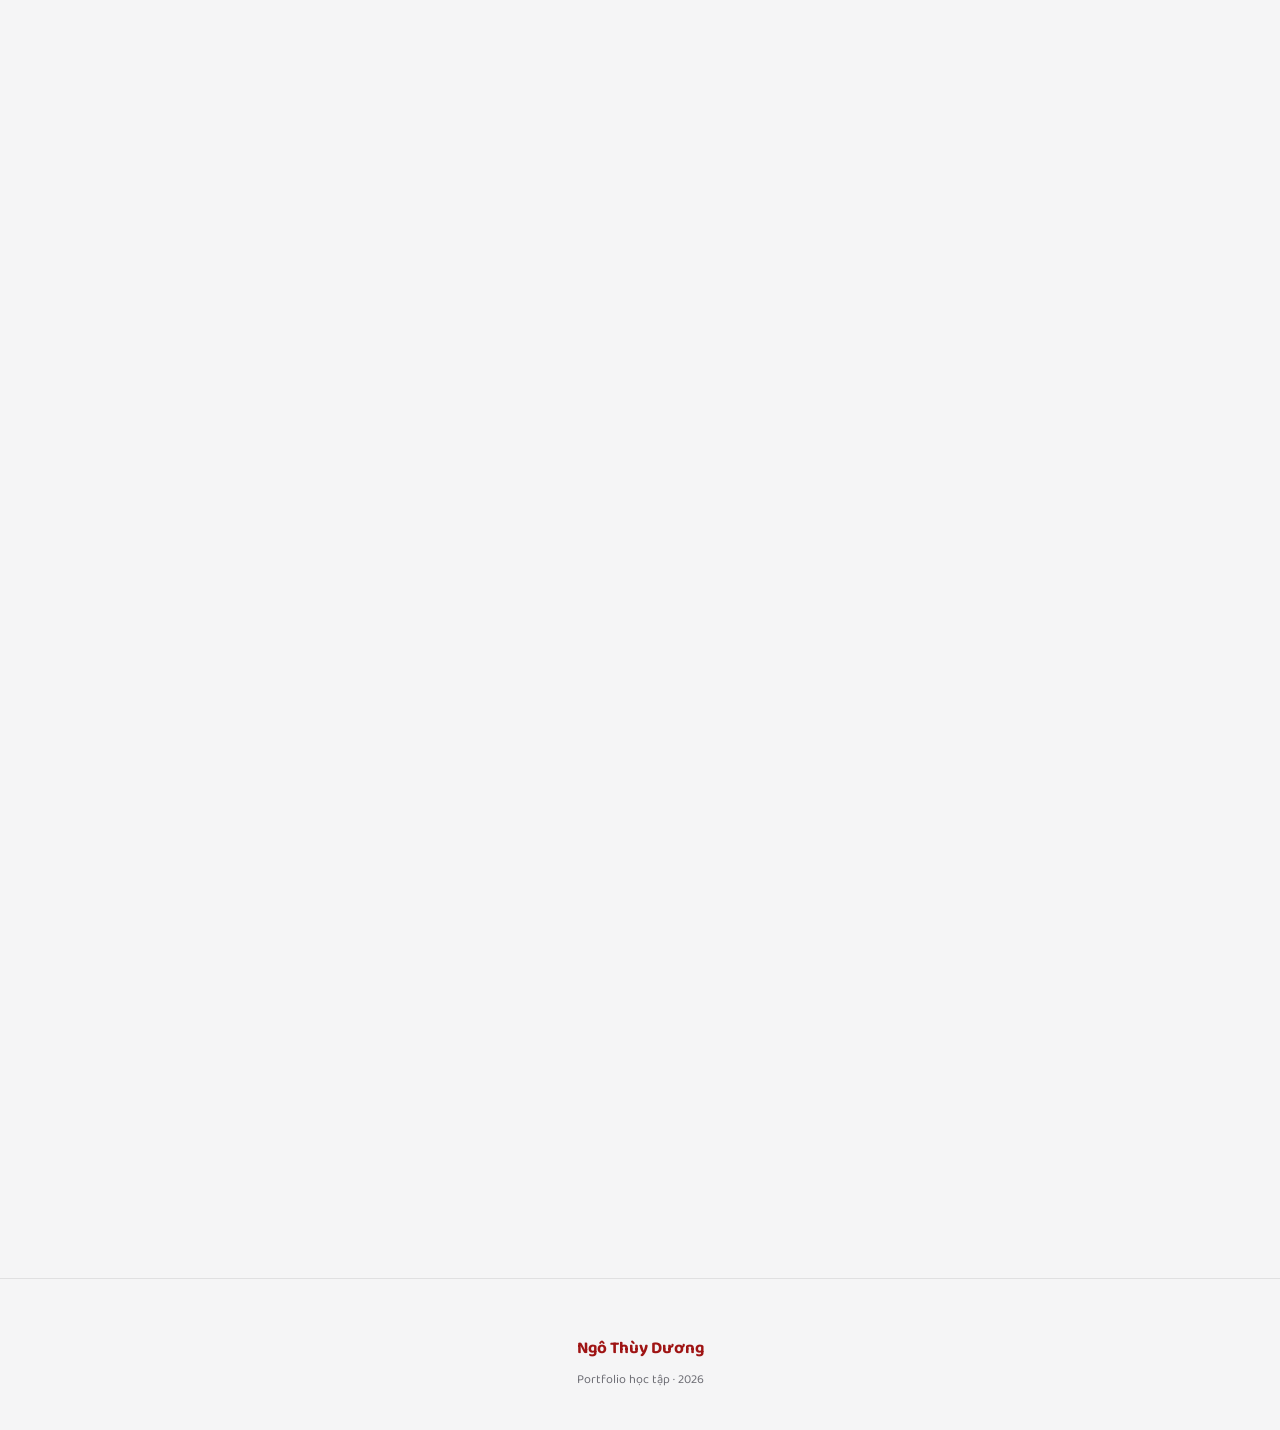
==== commit 38436213: "Update index.html" ====
--- a/index.html
+++ b/index.html
@@ -316,7 +316,7 @@
 <div class="stepper-wrap">
   <div class="stepper-top">
     <div class="logo">Thùy Dương</div>
-    <a href="#" class="drive-btn" aria-label="Google Drive">
+    <a href="https://drive.google.com/drive/folders/1ArXGqFM3VbLL256-c91zyPTz_0CAv9MW?usp=drive_link" class="drive-btn" aria-label="Google Drive">
       <svg viewBox="0 0 24 24" fill="none" stroke="currentColor" stroke-width="1.8"><path d="M22 19a2 2 0 0 1-2 2H4a2 2 0 0 1-2-2V5a2 2 0 0 1 2-2h5l2 3h9a2 2 0 0 1 2 2z"/></svg>
     </a>
   </div>
@@ -339,14 +339,14 @@
         <span class="avatar-fallback" style="display:none;">ND</span>
       </div>
     </div>
-    <p class="hero-sub">Mình là sinh viên ngành <b>Ngôn ngữ Trung Quốc</b> tại <b>Trường Đại học Ngoại ngữ</b>. Portfolio này lưu lại các bài thực hành, quá trình làm quen với công nghệ số và những điều mình tích lũy được trong suốt hành trình học tập.</p>
+    <p class="hero-sub">Mình là sinh viên ngành <b>Ngôn ngữ Trung Quốc</b> tại <b>Trường Đại học Ngoại ngữ</b>. Portfolio này là một "bản đồ số" lưu giữ trọn vẹn hành trình mình chinh phục môn Nhập môn Công nghệ số và Ứng dụng AI, từ những bài thực hành đầu tiên đến những trải nghiệm thực tế giúp mình tự tin làm chủ thế giới công nghệ đầy mới mẻ. Bên cạnh việc học tập, mình là người yêu thích sự giản dị và những niềm vui nhỏ bé như đọc sách, pha trà chiều và chăm sóc cây xanh để cân bằng cuộc sống.</p>
     <div class="hero-meta">
       <span class="mtag">MSSV: 25041594</span>
       <span class="mtag">Lớp: 25C2</span>
       <span class="mtag">Ngôn ngữ Trung Quốc</span>
     </div>
     <div class="hero-actions">
-      <a href="#baitap" class="btn btn-primary">Xem bài tập →</a>
+      <a href="#baitap" class="btn btn-primary">Bài tập →</a>
       <a href="#tongket" class="btn btn-ghost">Đọc tổng kết</a>
     </div>
   </section>
@@ -365,8 +365,8 @@
         <h3 class="intro-title">🎯 Mục tiêu học tập</h3>
         <ul class="goal-list">
           <li>Nâng cao khả năng ứng dụng công nghệ và AI vào học tập một cách hiệu quả.</li>
-          <li>Trau dồi các kỹ năng số cần thiết để phục vụ việc học và phát triển bản thân.</li>
-          <li>Xây dựng tư duy chủ động, biết tìm kiếm, chọn lọc và xử lý thông tin tốt hơn.</li>
+          <li>Xóa bỏ ranh giới giữa một sinh viên ngôn ngữ thuần túy và kỷ nguyên công nghệ số.</li>
+          <li>Biến các công cụ AI trở thành "trợ thủ" đắc lực trong việc tra cứu, dịch thuật, phân tích dữ liệu</li>
           <li>Tự tin hơn khi làm việc nhóm, trình bày ý tưởng và hoàn thiện sản phẩm cá nhân.</li>
         </ul>
       </div>
@@ -408,17 +408,17 @@
     <div class="note-grid">
       <div class="note reveal">
         <h3>📚 Bài học nhận được</h3>
-        <p>Trong quá trình hoàn thành portfolio, mình không chỉ học cách trình bày nội dung đẹp hơn mà còn hiểu rõ hơn cách công nghệ và AI có thể hỗ trợ việc học nếu biết dùng đúng cách.</p>
-        <p>Mỗi bài tập là một bước nhỏ giúp mình rèn tư duy hệ thống, sự cẩn thận và khả năng tự hoàn thiện sản phẩm cá nhân.</p>
+        <p>Qua môn học, mình nhận ra rằng AI dù có thông minh và xử lý dữ liệu nhanh đến đâu cũng không thể thay thế được tư duy định hướng và sự thấu cảm văn hóa của con người. Công nghệ đóng vai trò là bệ phóng, nhưng chính tư duy phản biện, khả năng đặt câu hỏi sắc bén và sự tinh tế trong việc diễn giải thông tin mới là yếu tố cốt lõi quyết định giá trị thực sự của mọi kiến thức và sản phẩm mình tạo ra.</p>
+        <p>Mỗi bài tập là một bước nhỏ giúp mình rèn luyện tư duy và kỹ năng trong việc ứng dụng công nghệ và AI.</p>
       </div>
       <div class="note reveal">
         <h3>📝 Bài học nhận được khi thực hiện Portfolio</h3>
-        <p>Khi thực hiện portfolio, mình học được cách chọn lọc nội dung quan trọng, sắp xếp bố cục hợp lý và trình bày thông tin theo hướng rõ ràng, dễ theo dõi hơn.</p>
-        <p>Mình cũng hiểu rằng để có một sản phẩm hoàn chỉnh thì không chỉ cần ý tưởng mà còn cần sự kiên nhẫn trong từng lần sửa, thử và hoàn thiện chi tiết.</p>
+        <p>Quá trình xây dựng Portfolio này đã giúp mình rèn luyện tư duy hệ thống hóa và đóng gói thông tin một cách khoa học. Thay vì những bài học rời rạc, mình học được cách nhìn nhận mọi sản phẩm công nghệ dưới một bức tranh toàn cảnh, từ đó nâng cao kỹ năng thiết kế giao diện trực quan và biết cách truyền tải dấu ấn cá nhân một cách chuyên nghiệp trên không gian số.</p>
+        <p>Nhìn lại sản phẩm hoàn chỉnh, mình cảm thấy vô cùng tự hào và hạnh phúc khi thấy những nỗ lực tự học được đền đáp xứng đáng. Quá trình tự tay trau chuốt từng khung hình mang lại cho mình cảm giác hào hứng và khơi gợi niềm đam mê sáng tạo lớn, giúp mình nhận ra thế giới công nghệ không hề khô khan mà thực sự là một không gian đầy thú vị để tự do thể hiện bản sắc cá nhân.</p>
       </div>
       <div class="note reveal">
         <h3>🌷 Sự thay đổi của mình</h3>
-        <p>Từ những thao tác còn đơn giản ban đầu, mình đã dần tự tin hơn trong việc tìm kiếm thông tin, làm việc nhóm, sử dụng AI và xây dựng nội dung rõ ràng hơn.</p>
+        <p>Nhìn lại cả hành trình, mình nhận ra bản thân đã có một bước chuyển mình lớn về cả tư duy lẫn kỹ năng số. Từ một cô sinh viên ngoại ngữ vốn bỡ ngỡ và e ngại trước những thuật ngữ công nghệ phức tạp, mình của hiện tại đã tự tin hơn rất nhiều khi biết cách chủ động điều phối AI, quản trị dữ liệu một cách khoa học để phục vụ cho việc học tập. Sự thay đổi lớn nhất chính là mình không còn nhìn công nghệ như một rào cản, mà đã đón nhận nó như một người bạn đồng hành mở ra những không gian sáng tạo mới cho chính mình.</p>
         <p>Portfolio này giống như một dấu mốc nhỏ ghi lại sự cố gắng của mình trong học kỳ và cũng là động lực để tiếp tục phát triển nhiều hơn nữa.</p>
       </div>
     </div>
@@ -482,38 +482,39 @@
   {
     t:"Thao tác cơ bản với tệp tin và thư mục",
     goal:"Xây dựng thói quen tổ chức dữ liệu cá nhân khoa học, dễ tìm kiếm và dễ quản lý hơn trong học tập.",
-    result:"Mình biết cách phân loại tài liệu theo môn học, đặt tên tệp rõ ràng và lưu trữ dữ liệu gọn gàng hơn.",
-    link:"#"
+    result:"Trực tiếp phân loại và quy hoạch lại toàn bộ tài nguyên lưu trữ theo dự án, áp dụng hệ thống phím tắt nâng cao để loại bỏ các thao tác thừa và tiến hành dọn dẹp bộ nhớ đệm hệ điều hành.",
+    link:"https://docs.google.com/document/d/1P6LrX17dTNBkvY7nu7l6CZrglE6X6hPY/edit?usp=drive_link&ouid=100698810264392713077&rtpof=true&sd=true"
   },
   {
-    t:"Tìm kiếm và đánh giá thông tin học thuật",
-    goal:"Biết tìm đúng nguồn tham khảo và đánh giá mức độ tin cậy của thông tin trước khi đưa vào bài học hay bài viết.",
-    result:"Mình chủ động hơn trong việc tra cứu tài liệu và chọn lọc nguồn phù hợp để phục vụ việc học ngôn ngữ.",
-    link:"#"
+    t:"Khai thác dữ liệu và thông tin",
+    goal:"Ứng dụng  tìm đúng nguồn tham khảo và đánh giá mức độ tin cậy của thông tin trước khi đưa vào bài học",
+    result:"Sử dụng các toán tử tìm kiếm chuyên sâu để bóc tách thông tin từ các cổng dữ liệu học thuật, tiến hành đối chiếu chéo thông tin đa chiều nhằm đảm bảo tính chuẩn xác và độ tin cậy của tài liệu.",
+
+    link:"https://docs.google.com/document/d/1bzKYjS0dtASmUB-f2U2iY4xRjFP7HXAP/edit?usp=drive_link&ouid=100698810264392713077&rtpof=true&sd=true"
   },
   {
-    t:"Viết prompt hiệu quả cho các tác vụ học tập",
-    goal:"Rèn kỹ năng đặt câu hỏi rõ ràng để AI hỗ trợ việc học tiếng Trung và các tác vụ học tập tốt hơn.",
-    result:"Mình tạo được nhiều mẫu prompt hữu ích để ôn tập, luyện diễn đạt và kiểm tra kiến thức một cách nhanh hơn.",
-    link:"#"
+    t:"Tổng quan về trí tuệ nhân tạo",
+    goal:"Làm chủ công nghệ với tư duy "điều khiển" thay vì phụ thuộc, biến AI thành một người cộng sự đắc lực hỗ trợ việc phân tích ngữ pháp, dịch thuật văn bản và nghiên cứu ngữ cảnh.",
+    result:"Nghiên cứu kỹ nghệ kỹ sư câu lệnh (Prompt Engineering), thử nghiệm thiết lập các ma trận prompt đa tầng để tối ưu hóa câu trả lời của AI, từ đó xây dựng bộ câu hỏi ôn tập chất lượng.",
+    link:"https://docs.google.com/document/d/1W3bo6I81DduZBR9WVZ40kzYzAATdwpZ7/edit?usp=drive_link&ouid=100698810264392713077&rtpof=true&sd=true"
   },
   {
-    t:"Sử dụng công cụ hợp tác trực tuyến cho dự án nhóm",
-    goal:"Làm quen với cách phối hợp nhóm trên nền tảng số, phân chia công việc và theo dõi tiến độ rõ ràng hơn.",
-    result:"Mình biết cách làm việc nhóm hiệu quả hơn thông qua chia sẻ tài liệu, trao đổi và quản lý tiến độ trực tuyến.",
-    link:"#"
+    t:"Giao tiếp và hợp tác trong môi trường số",
+    goal:"Nâng cao năng lực làm việc nhóm hiện đại, thiết lập quy trình kết nối và đồng bộ dữ liệu liên tục giữa các thành viên trên nền tảng điện toán đám mây.",
+    result:"Xây dựng văn hóa cộng tác đám mây không biên giới, tối ưu hóa năng lực tương tác thời gian thực và quản trị tiến độ dự án nhóm một cách khoa học.",
+    link:"https://docs.google.com/document/d/1ZqrbEtQz8W9Uhwv_3oaxjbCsrImyTo9-/edit?usp=drive_link&ouid=100698810264392713077&rtpof=true&sd=true"
   },
   {
-    t:"Sử dụng AI tạo sinh để hỗ trợ sáng tạo nội dung",
+    t:"Sáng tạo nội dung số",
     goal:"Kết hợp AI vào quá trình thiết kế và trình bày nội dung mà vẫn giữ được dấu ấn cá nhân.",
-    result:"Mình hiểu cách tận dụng AI để lên ý tưởng, hỗ trợ trình bày và hoàn thiện sản phẩm theo phong cách riêng.",
-    link:"#"
+    result:"Ứng dụng mô hình AI tạo sinh để làm phong phú chất liệu hình ảnh gốc, kết hợp tư duy sắp xếp bố cục trên các công cụ thiết kế số để hoàn thiện một ấn phẩm Infographic trực quan và thu hút.",
+    link:"https://docs.google.com/document/d/17EH1vD_BurTci0xwKh-4UgbBZe9Op8Y6/edit?usp=drive_link&ouid=100698810264392713077&rtpof=true&sd=true"
   },
   {
     t:"Sử dụng AI có trách nhiệm trong học tập và nghiên cứu",
     goal:"Nhận biết giới hạn của AI và học cách sử dụng công cụ này một cách trung thực, có trách nhiệm.",
-    result:"Mình hình thành tư duy kiểm chứng thông tin và cẩn trọng hơn khi dùng AI trong học tập và nghiên cứu.",
-    link:"#"
+    result:"Nghiên cứu sâu văn bản hướng dẫn sử dụng AI văn minh của ĐHQGHN, thực hành tự quét rủi ro trùng lặp nội dung và chuẩn hóa kỹ thuật trích dẫn nguồn minh bạch cho các sản phẩm số.",
+    link:"https://docs.google.com/document/d/1ZmU8CV8_MKphTrkzHbQWqPN41ykqWEJh/edit?usp=drive_link&ouid=100698810264392713077&rtpof=true&sd=true"
   }
 ];
 
@@ -531,7 +532,7 @@
       <div class="ex-body-inner">
         <div class="ex-chips">
           <div class="ex-chip goal"><div class="chip-label">🎯 Mục tiêu</div><p>${ex.goal}</p></div>
-          <div class="ex-chip result"><div class="chip-label">✅ Kết quả đạt được</div><p>${ex.result}</p></div>
+          <div class="ex-chip result"><div class="chip-label">Quá trình thực </div><p>${ex.result}</p></div>
         </div>
         <a href="${ex.link}" target="_blank" rel="noopener" class="ex-drive">
           <svg viewBox="0 0 24 24" fill="none" stroke="currentColor" stroke-width="1.8"><path d="M22 19a2 2 0 0 1-2 2H4a2 2 0 0 1-2-2V5a2 2 0 0 1 2-2h5l2 3h9a2 2 0 0 1 2 2z"/></svg>
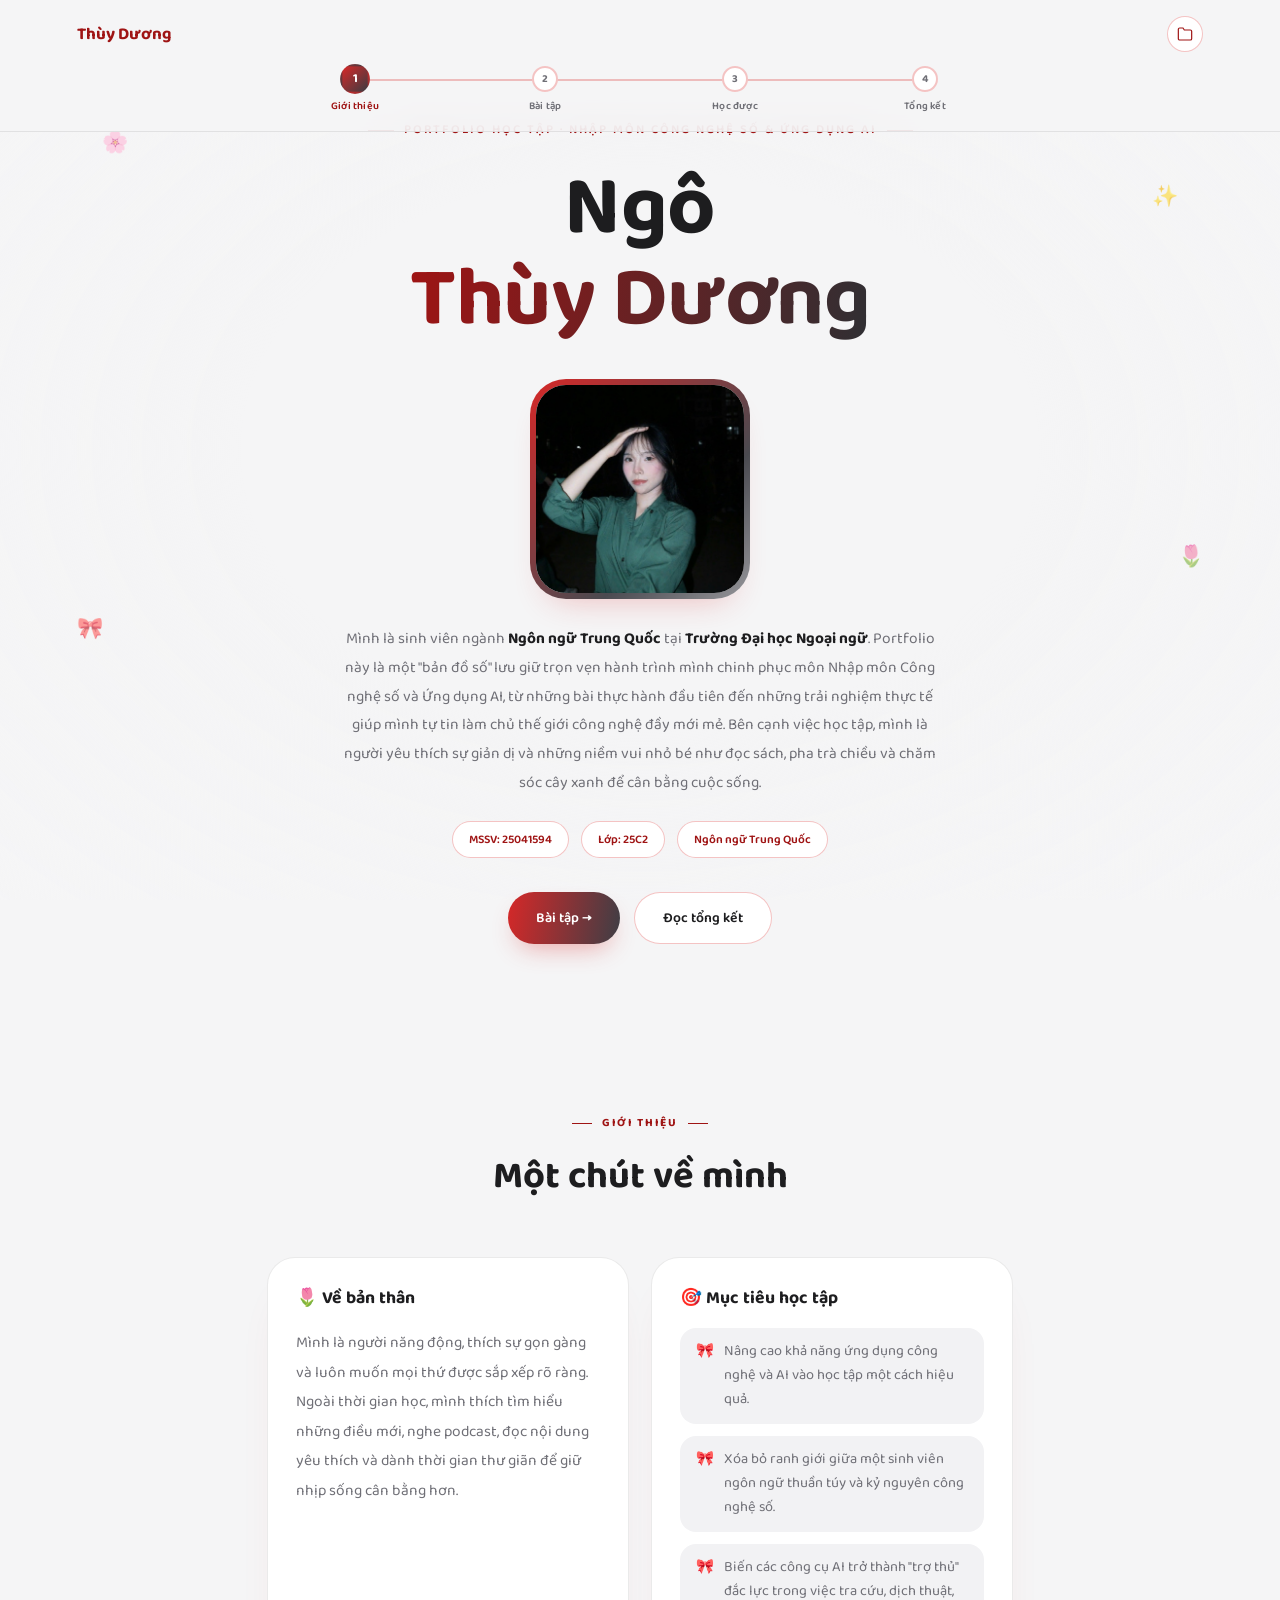
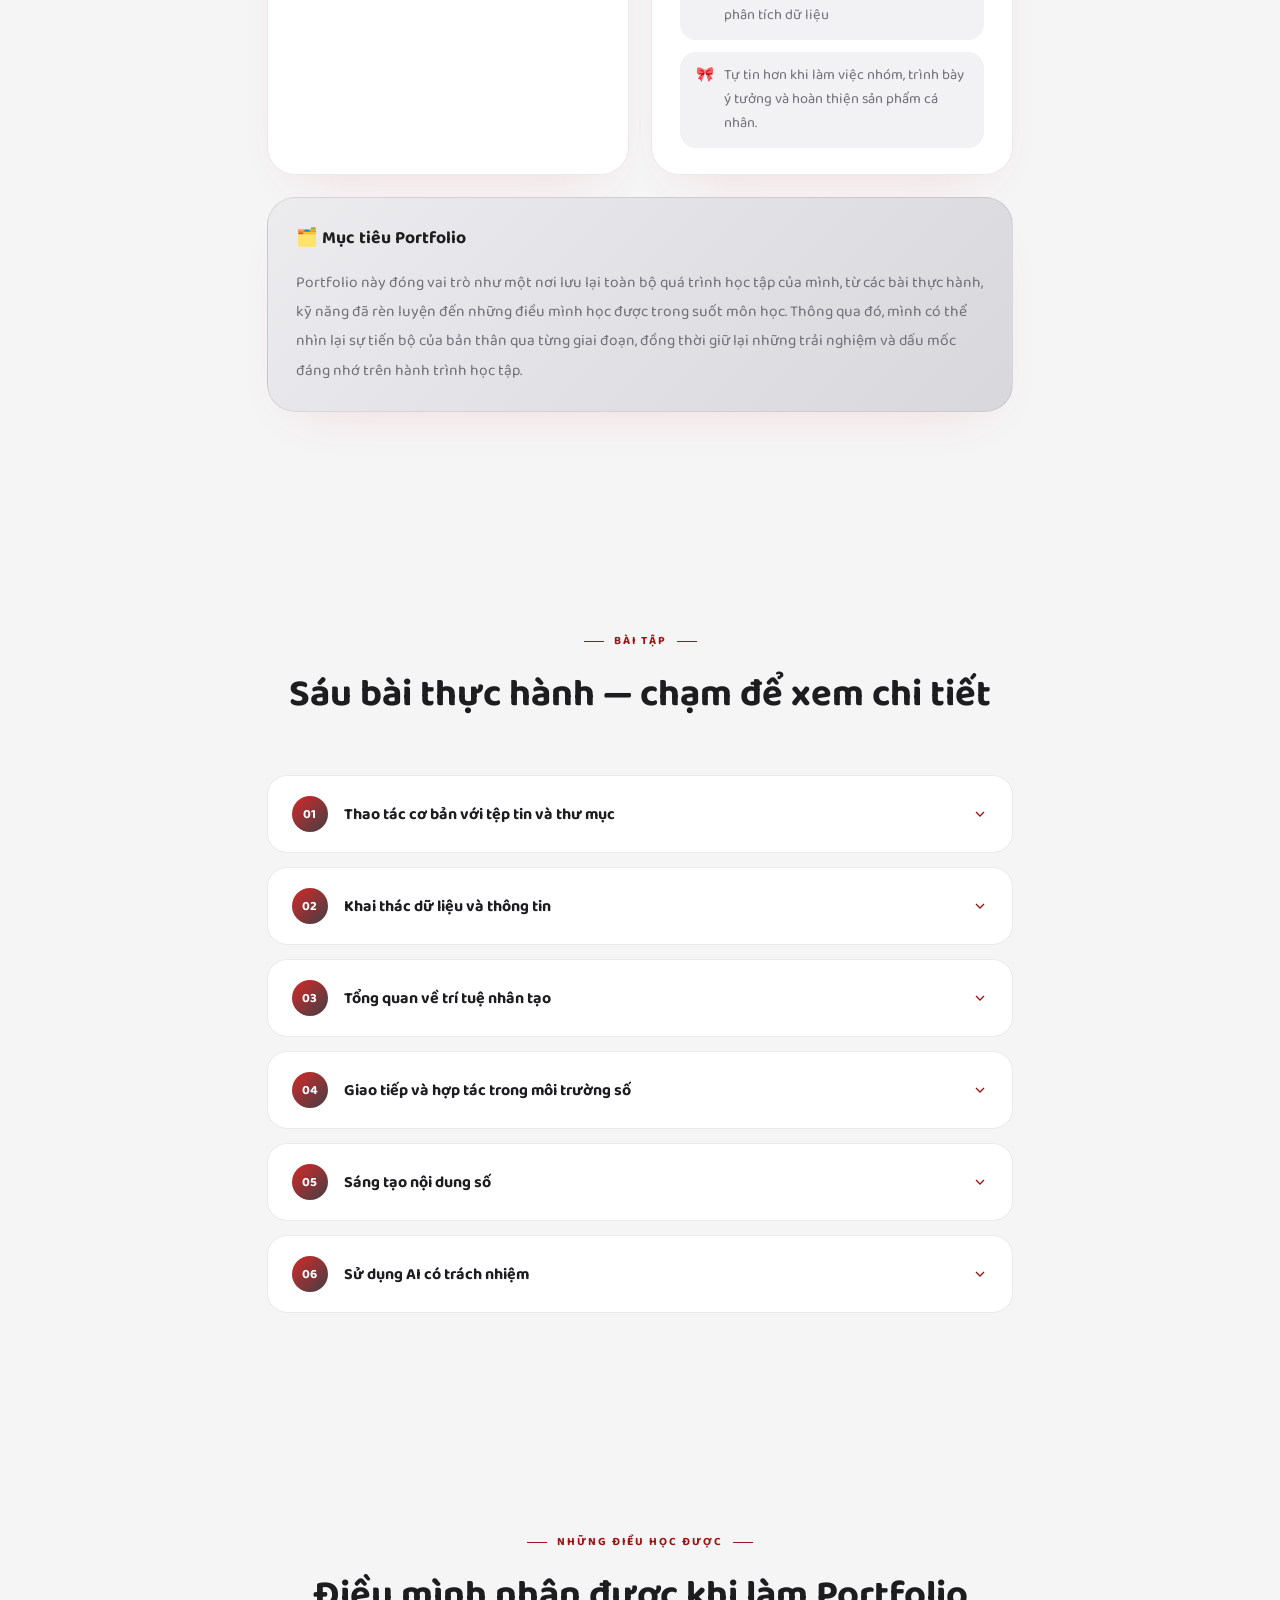
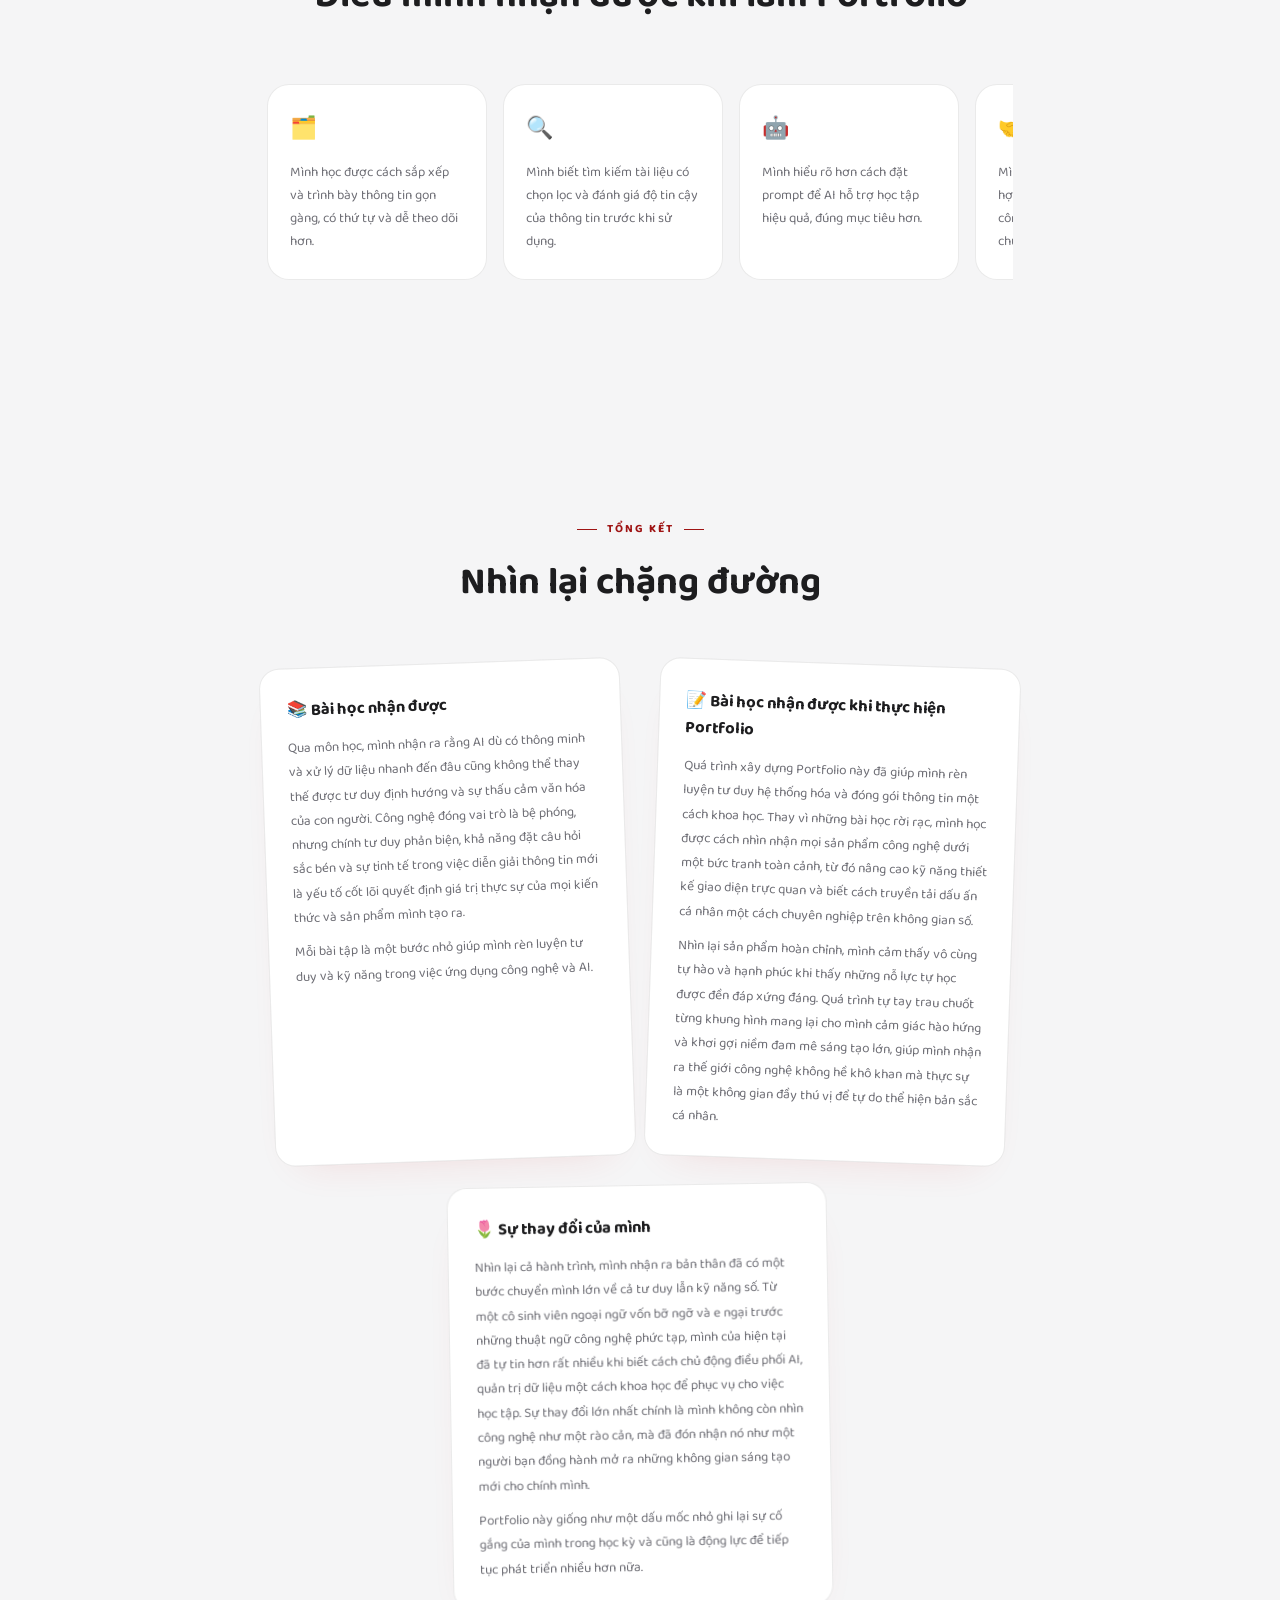
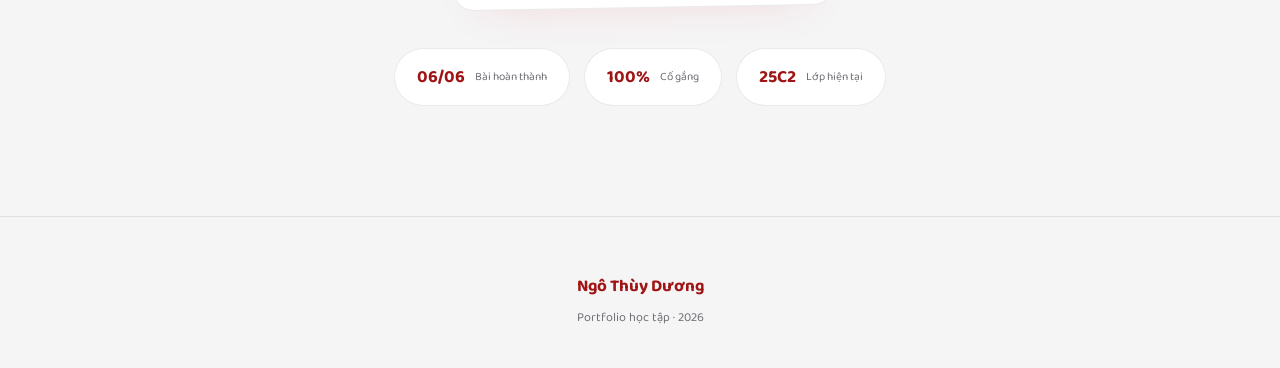
==== commit c3a06aa1: "Update index.html" ====
--- a/index.html
+++ b/index.html
@@ -434,175 +434,62 @@
     <p>Portfolio học tập · 2026</p>
   </footer>
 </main>
-
 <script>
-const steps = document.querySelectorAll('.step');
-const sections = ['gioithieu','baitap','hocduoc','tongket'].map(id => document.getElementById(id));
-
-function setActive(){
-  let idx = 0;
-  sections.forEach((s, i) => { if(window.scrollY + 180 >= s.offsetTop) idx = i; });
-  steps.forEach((s, i) => {
-    s.classList.toggle('active', i === idx);
-    s.classList.toggle('done', i < idx);
-  });
-}
-window.addEventListener('scroll', setActive);
-
-steps.forEach(step => {
-  step.addEventListener('click', e => {
-    e.preventDefault();
-    const target = document.getElementById(step.dataset.target);
-    window.scrollTo({ top: target.offsetTop - 100, behavior:'smooth' });
-  });
-});
-
-document.querySelector('.hero-actions')?.querySelectorAll('a').forEach(a => {
-  a.addEventListener('click', e => {
-    const id = a.getAttribute('href').slice(1);
-    const target = document.getElementById(id);
-    if(target){
-      e.preventDefault();
-      window.scrollTo({ top: target.offsetTop - 100, behavior:'smooth' });
-    }
-  });
-});
-
-const io = new IntersectionObserver((entries) => {
-  entries.forEach(e => {
-    if(e.isIntersecting){
-      e.target.classList.add('in');
-      io.unobserve(e.target);
-    }
-  });
-}, { threshold:0.12 });
-document.querySelectorAll('.reveal').forEach(el => io.observe(el));
-
-const exercises = [
-  {
-    t:"Thao tác cơ bản với tệp tin và thư mục",
-    goal:"Xây dựng thói quen tổ chức dữ liệu cá nhân khoa học, dễ tìm kiếm và dễ quản lý hơn trong học tập.",
-    result:"Trực tiếp phân loại và quy hoạch lại toàn bộ tài nguyên lưu trữ theo dự án, áp dụng hệ thống phím tắt nâng cao để loại bỏ các thao tác thừa và tiến hành dọn dẹp bộ nhớ đệm hệ điều hành.",
-    link:"https://docs.google.com/document/d/1P6LrX17dTNBkvY7nu7l6CZrglE6X6hPY/edit?usp=drive_link&ouid=100698810264392713077&rtpof=true&sd=true"
-  },
-  {
-    t:"Khai thác dữ liệu và thông tin",
-    goal:"Ứng dụng  tìm đúng nguồn tham khảo và đánh giá mức độ tin cậy của thông tin trước khi đưa vào bài học",
-    result:"Sử dụng các toán tử tìm kiếm chuyên sâu để bóc tách thông tin từ các cổng dữ liệu học thuật, tiến hành đối chiếu chéo thông tin đa chiều nhằm đảm bảo tính chuẩn xác và độ tin cậy của tài liệu.",
-
-    link:"https://docs.google.com/document/d/1bzKYjS0dtASmUB-f2U2iY4xRjFP7HXAP/edit?usp=drive_link&ouid=100698810264392713077&rtpof=true&sd=true"
-  },
-  {
-    t:"Tổng quan về trí tuệ nhân tạo",
-    goal:"Làm chủ công nghệ với tư duy "điều khiển" thay vì phụ thuộc, biến AI thành một người cộng sự đắc lực hỗ trợ việc phân tích ngữ pháp, dịch thuật văn bản và nghiên cứu ngữ cảnh.",
-    result:"Nghiên cứu kỹ nghệ kỹ sư câu lệnh (Prompt Engineering), thử nghiệm thiết lập các ma trận prompt đa tầng để tối ưu hóa câu trả lời của AI, từ đó xây dựng bộ câu hỏi ôn tập chất lượng.",
-    link:"https://docs.google.com/document/d/1W3bo6I81DduZBR9WVZ40kzYzAATdwpZ7/edit?usp=drive_link&ouid=100698810264392713077&rtpof=true&sd=true"
-  },
-  {
-    t:"Giao tiếp và hợp tác trong môi trường số",
-    goal:"Nâng cao năng lực làm việc nhóm hiện đại, thiết lập quy trình kết nối và đồng bộ dữ liệu liên tục giữa các thành viên trên nền tảng điện toán đám mây.",
-    result:"Xây dựng văn hóa cộng tác đám mây không biên giới, tối ưu hóa năng lực tương tác thời gian thực và quản trị tiến độ dự án nhóm một cách khoa học.",
-    link:"https://docs.google.com/document/d/1ZqrbEtQz8W9Uhwv_3oaxjbCsrImyTo9-/edit?usp=drive_link&ouid=100698810264392713077&rtpof=true&sd=true"
-  },
-  {
-    t:"Sáng tạo nội dung số",
-    goal:"Kết hợp AI vào quá trình thiết kế và trình bày nội dung mà vẫn giữ được dấu ấn cá nhân.",
-    result:"Ứng dụng mô hình AI tạo sinh để làm phong phú chất liệu hình ảnh gốc, kết hợp tư duy sắp xếp bố cục trên các công cụ thiết kế số để hoàn thiện một ấn phẩm Infographic trực quan và thu hút.",
-    link:"https://docs.google.com/document/d/17EH1vD_BurTci0xwKh-4UgbBZe9Op8Y6/edit?usp=drive_link&ouid=100698810264392713077&rtpof=true&sd=true"
-  },
-  {
-    t:"Sử dụng AI có trách nhiệm trong học tập và nghiên cứu",
-    goal:"Nhận biết giới hạn của AI và học cách sử dụng công cụ này một cách trung thực, có trách nhiệm.",
-    result:"Nghiên cứu sâu văn bản hướng dẫn sử dụng AI văn minh của ĐHQGHN, thực hành tự quét rủi ro trùng lặp nội dung và chuẩn hóa kỹ thuật trích dẫn nguồn minh bạch cho các sản phẩm số.",
-    link:"https://docs.google.com/document/d/1ZmU8CV8_MKphTrkzHbQWqPN41ykqWEJh/edit?usp=drive_link&ouid=100698810264392713077&rtpof=true&sd=true"
-  }
-];
-
-const accordion = document.getElementById('exAccordion');
-exercises.forEach((ex, i) => {
-  const item = document.createElement('div');
-  item.className = 'ex-item';
-  item.innerHTML = `
-    <div class="ex-head">
-      <div class="ex-num">${String(i + 1).padStart(2, '0')}</div>
-      <div class="ex-title">${ex.t}</div>
-      <svg class="ex-chevron" width="16" height="16" viewBox="0 0 24 24" fill="none" stroke="currentColor" stroke-width="2"><path d="M6 9l6 6 6-6"/></svg>
-    </div>
-    <div class="ex-body">
-      <div class="ex-body-inner">
+// Đảm bảo script chạy sau khi HTML được tải xong
+document.addEventListener('DOMContentLoaded', () => {
+
+  // 1. Logic Accordion (Bài tập)
+  const exercises = [
+    { t:"Thao tác cơ bản với tệp tin và thư mục", goal:"Xây dựng thói quen tổ chức dữ liệu cá nhân khoa học.", result:"Phân loại tài nguyên, áp dụng phím tắt, dọn dẹp bộ nhớ đệm.", link:"https://docs.google.com/document/d/1P6LrX17dTNBkvY7nu7l6CZrglE6X6hPY/edit?usp=drive_link"},
+    { t:"Khai thác dữ liệu và thông tin", goal:"Tìm đúng nguồn tham khảo và đánh giá tin cậy.", result:"Sử dụng toán tử tìm kiếm chuyên sâu, đối chiếu chéo thông tin.", link:"https://docs.google.com/document/d/1bzKYjS0dtASmUB-f2U2iY4xRjFP7HXAP/edit?usp=drive_link"},
+    { t:"Tổng quan về trí tuệ nhân tạo", goal:"Làm chủ AI với tư duy điều khiển thay vì phụ thuộc.", result:"Thiết lập ma trận prompt đa tầng tối ưu.", link:"https://docs.google.com/document/d/1W3bo6I81DduZBR9WVZ40kzYzAATdwpZ7/edit?usp=drive_link"},
+    { t:"Giao tiếp và hợp tác trong môi trường số", goal:"Nâng cao năng lực làm việc nhóm hiện đại.", result:"Vận hành văn hóa cộng tác đám mây không biên giới.", link:"https://docs.google.com/document/d/1ZqrbEtQz8W9Uhwv_3oaxjbCsrImyTo9-/edit?usp=drive_link"},
+    { t:"Sáng tạo nội dung số", goal:"Kết hợp AI thiết kế với dấu ấn cá nhân.", result:"Ứng dụng mô hình AI tạo sinh, thiết kế Infographic.", link:"https://docs.google.com/document/d/17EH1vD_BurTci0xwKh-4UgbBZe9Op8Y6/edit?usp=drive_link"},
+    { t:"Sử dụng AI có trách nhiệm", goal:"Nhận biết giới hạn của AI và tính trung thực.", result:"Thực hành trích dẫn nguồn, quét rủi ro trùng lặp.", link:"https://docs.google.com/document/d/1ZmU8CV8_MKphTrkzHbQWqPN41ykqWEJh/edit?usp=drive_link"}
+  ];
+
+  const accordion = document.getElementById('exAccordion');
+  exercises.forEach((ex, i) => {
+    const item = document.createElement('div');
+    item.className = 'ex-item';
+    item.innerHTML = `
+      <div class="ex-head">
+        <div class="ex-num">${String(i + 1).padStart(2, '0')}</div>
+        <div class="ex-title">${ex.t}</div>
+        <svg class="ex-chevron" width="16" height="16" viewBox="0 0 24 24" fill="none" stroke="currentColor" stroke-width="2"><path d="M6 9l6 6 6-6"/></svg>
+      </div>
+      <div class="ex-body"><div class="ex-body-inner">
         <div class="ex-chips">
           <div class="ex-chip goal"><div class="chip-label">🎯 Mục tiêu</div><p>${ex.goal}</p></div>
-          <div class="ex-chip result"><div class="chip-label">Quá trình thực </div><p>${ex.result}</p></div>
+          <div class="ex-chip result"><div class="chip-label">Quá trình</div><p>${ex.result}</p></div>
         </div>
-        <a href="${ex.link}" target="_blank" rel="noopener" class="ex-drive">
-          <svg viewBox="0 0 24 24" fill="none" stroke="currentColor" stroke-width="1.8"><path d="M22 19a2 2 0 0 1-2 2H4a2 2 0 0 1-2-2V5a2 2 0 0 1 2-2h5l2 3h9a2 2 0 0 1 2 2z"/></svg>
-          Xem trên Google Drive
-        </a>
-      </div>
-    </div>`;
-  accordion.appendChild(item);
-
-  const head = item.querySelector('.ex-head');
-  const body = item.querySelector('.ex-body');
-  head.addEventListener('click', () => {
-    const isOpen = item.classList.contains('open');
-    accordion.querySelectorAll('.ex-item.open').forEach(o => {
-      o.classList.remove('open');
-      o.querySelector('.ex-body').style.maxHeight = null;
+        <a href="${ex.link}" target="_blank" class="ex-drive">Xem trên Google Drive</a>
+      </div></div>`;
+    accordion.appendChild(item);
+    item.querySelector('.ex-head').addEventListener('click', () => {
+      const isOpen = item.classList.contains('open');
+      document.querySelectorAll('.ex-item').forEach(el => {
+        el.classList.remove('open');
+        el.querySelector('.ex-body').style.maxHeight = null;
+      });
+      if(!isOpen) {
+        item.classList.add('open');
+        item.querySelector('.ex-body').style.maxHeight = item.querySelector('.ex-body-inner').scrollHeight + 'px';
+      }
     });
-    if(!isOpen){
-      item.classList.add('open');
-      body.style.maxHeight = body.scrollHeight + 'px';
-    }
   });
+
+  // 2. Intersection Observer (Hiệu ứng cuộn)
+  const io = new IntersectionObserver((entries) => {
+    entries.forEach(e => { if(e.isIntersecting) e.target.classList.add('in'); });
+  }, { threshold: 0.05 }); // Giảm threshold xuống 0.05 để dễ kích hoạt hơn
+  document.querySelectorAll('.reveal').forEach(el => io.observe(el));
+
+  // 3. Xử lý Canvas (Wash)
+  const canvas = document.getElementById('wash');
+  const ctx = canvas.getContext('2d');
+  // ... (giữ nguyên logic canvas cũ của bạn)
 });
-accordion.firstElementChild?.querySelector('.ex-head').click();
-
-const canvas = document.getElementById('wash');
-const ctx = canvas.getContext('2d');
-let W, H;
-function resize(){
-  W = canvas.width = window.innerWidth;
-  H = canvas.height = window.innerHeight;
-}
-resize();
-window.addEventListener('resize', resize);
-
-let mouse = { x:-9999, y:-9999 };
-window.addEventListener('mousemove', e => {
-  mouse.x = e.clientX;
-  mouse.y = e.clientY;
-});
-
-const washColors = ['214,40,40', '210,210,214', '242,242,244', '120,120,126'];
-const blobs = Array.from({ length:6 }, (_, i) => ({
-  ox: Math.random() * W,
-  oy: Math.random() * H,
-  rad: Math.random() * 180 + 200,
-  ang: Math.random() * Math.PI * 2,
-  speed: Math.random() * 0.0006 + 0.0003,
-  orbit: Math.random() * 160 + 100,
-  color: washColors[i % washColors.length]
-}));
-
-function tick(){
-  ctx.clearRect(0, 0, W, H);
-  blobs.forEach(b => {
-    b.ang += b.speed;
-    const bx = b.ox + Math.cos(b.ang) * b.orbit;
-    const by = b.oy + Math.sin(b.ang * 1.15) * b.orbit;
-    const mx = bx + (mouse.x - bx) * 0.015;
-    const my = by + (mouse.y - by) * 0.015;
-    const grad = ctx.createRadialGradient(mx, my, 0, mx, my, b.rad);
-    grad.addColorStop(0, `rgba(${b.color},0.30)`);
-    grad.addColorStop(0.6, `rgba(${b.color},0.12)`);
-    grad.addColorStop(1, `rgba(${b.color},0)`);
-    ctx.fillStyle = grad;
-    ctx.fillRect(0, 0, W, H);
-  });
-  requestAnimationFrame(tick);
-}
-requestAnimationFrame(tick);
 </script>
 </body>
 </html>
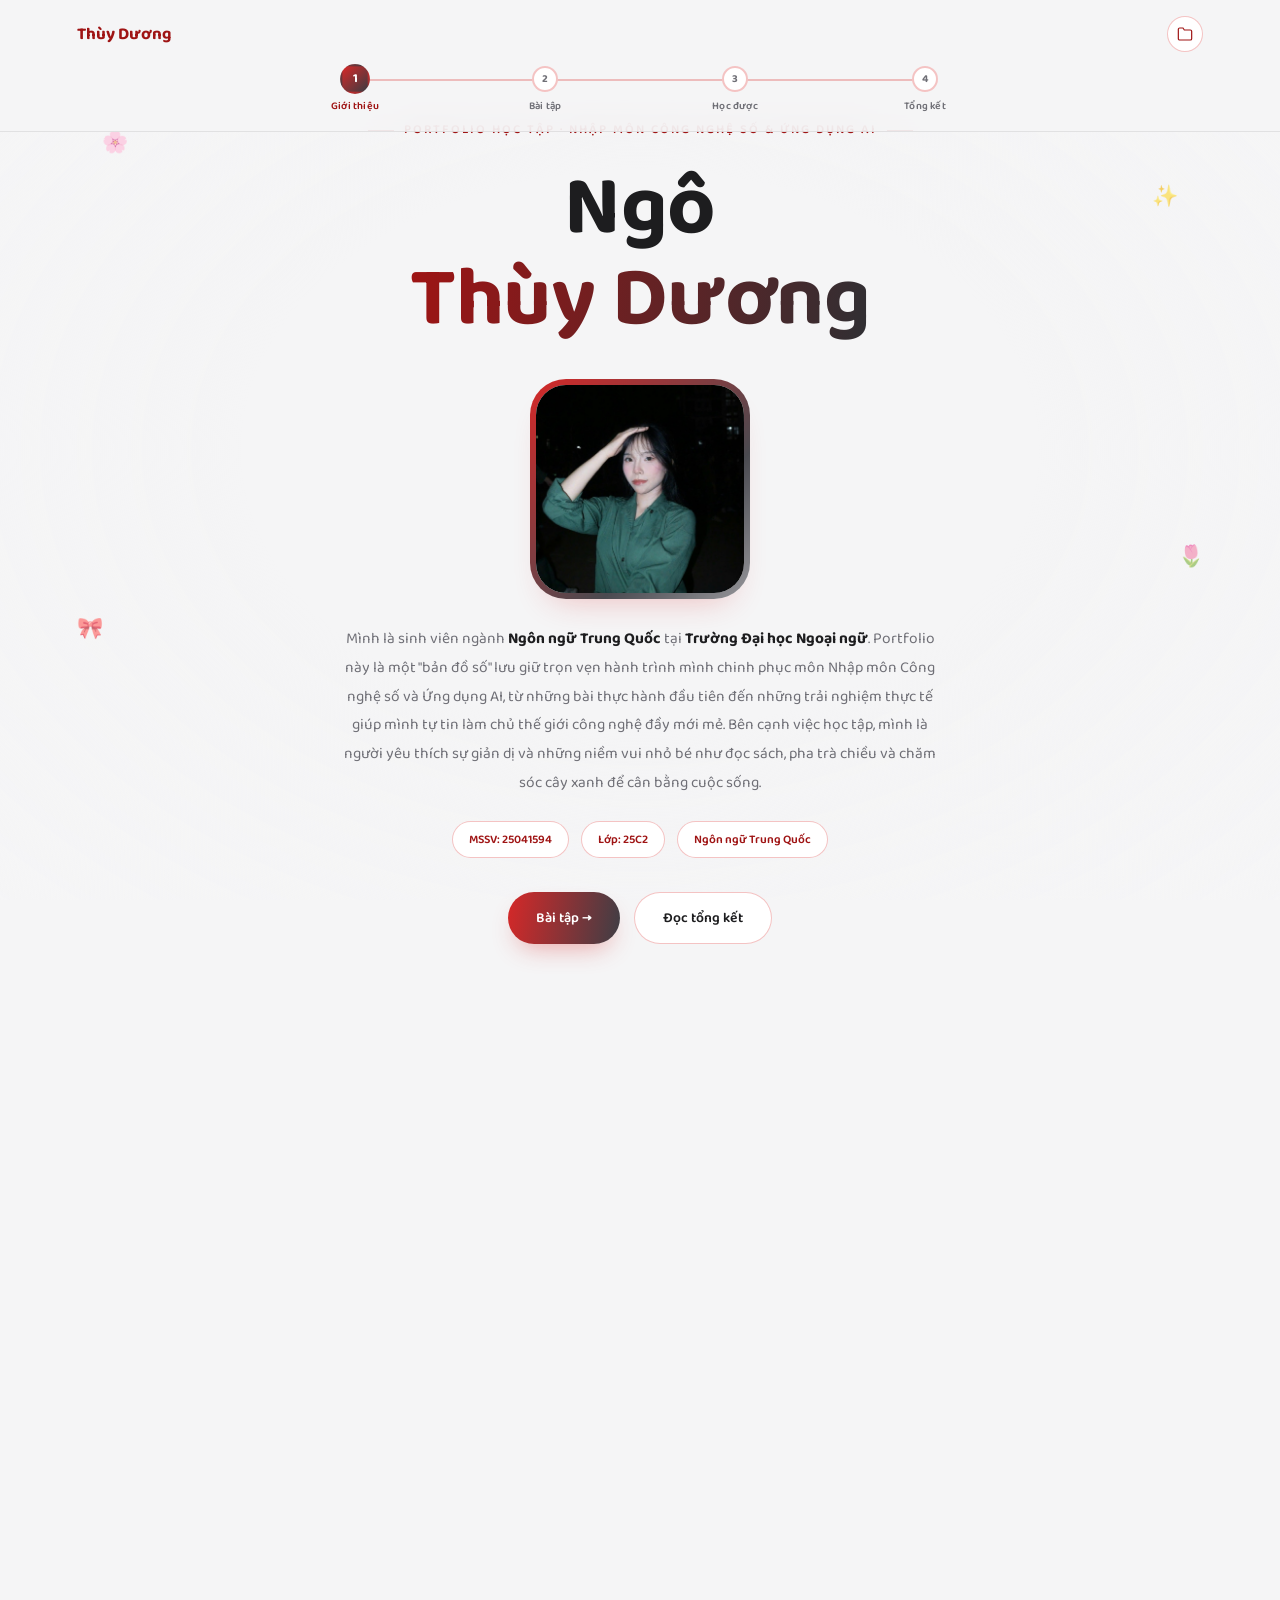
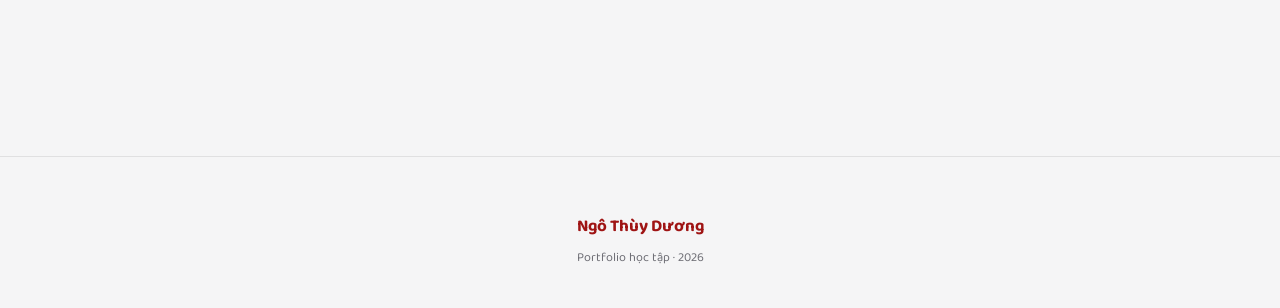
==== commit a250642a: "Update index.html" ====
--- a/index.html
+++ b/index.html
@@ -448,16 +448,15 @@
     { t:"Sử dụng AI có trách nhiệm", goal:"Nhận biết giới hạn của AI và tính trung thực.", result:"Thực hành trích dẫn nguồn, quét rủi ro trùng lặp.", link:"https://docs.google.com/document/d/1ZmU8CV8_MKphTrkzHbQWqPN41ykqWEJh/edit?usp=drive_link"}
   ];
 
-  const accordion = document.getElementById('exAccordion');
-  exercises.forEach((ex, i) => {
-    const item = document.createElement('div');
-    item.className = 'ex-item';
-    item.innerHTML = `
-      <div class="ex-head">
-        <div class="ex-num">${String(i + 1).padStart(2, '0')}</div>
-        <div class="ex-title">${ex.t}</div>
-        <svg class="ex-chevron" width="16" height="16" viewBox="0 0 24 24" fill="none" stroke="currentColor" stroke-width="2"><path d="M6 9l6 6 6-6"/></svg>
-      </div>
+ const accordion = document.getElementById('exAccordion');
+    if (accordion) {
+        exercises.forEach((ex, i) => {
+            const div = document.createElement('div');
+            div.className = 'ex-item';
+            div.innerHTML = `
+                <div class="ex-head" style="padding:20px; cursor:pointer; border-bottom:1px solid #eee;">
+                    <strong>${i+1}. ${ex.t}</strong>
+                </div>
       <div class="ex-body"><div class="ex-body-inner">
         <div class="ex-chips">
           <div class="ex-chip goal"><div class="chip-label">🎯 Mục tiêu</div><p>${ex.goal}</p></div>
@@ -465,30 +464,9 @@
         </div>
         <a href="${ex.link}" target="_blank" class="ex-drive">Xem trên Google Drive</a>
       </div></div>`;
-    accordion.appendChild(item);
-    item.querySelector('.ex-head').addEventListener('click', () => {
-      const isOpen = item.classList.contains('open');
-      document.querySelectorAll('.ex-item').forEach(el => {
-        el.classList.remove('open');
-        el.querySelector('.ex-body').style.maxHeight = null;
-      });
-      if(!isOpen) {
-        item.classList.add('open');
-        item.querySelector('.ex-body').style.maxHeight = item.querySelector('.ex-body-inner').scrollHeight + 'px';
-      }
-    });
-  });
-
-  // 2. Intersection Observer (Hiệu ứng cuộn)
-  const io = new IntersectionObserver((entries) => {
-    entries.forEach(e => { if(e.isIntersecting) e.target.classList.add('in'); });
-  }, { threshold: 0.05 }); // Giảm threshold xuống 0.05 để dễ kích hoạt hơn
-  document.querySelectorAll('.reveal').forEach(el => io.observe(el));
-
-  // 3. Xử lý Canvas (Wash)
-  const canvas = document.getElementById('wash');
-  const ctx = canvas.getContext('2d');
-  // ... (giữ nguyên logic canvas cũ của bạn)
+  accordion.appendChild(div);
+        });
+    }
 });
 </script>
 </body>
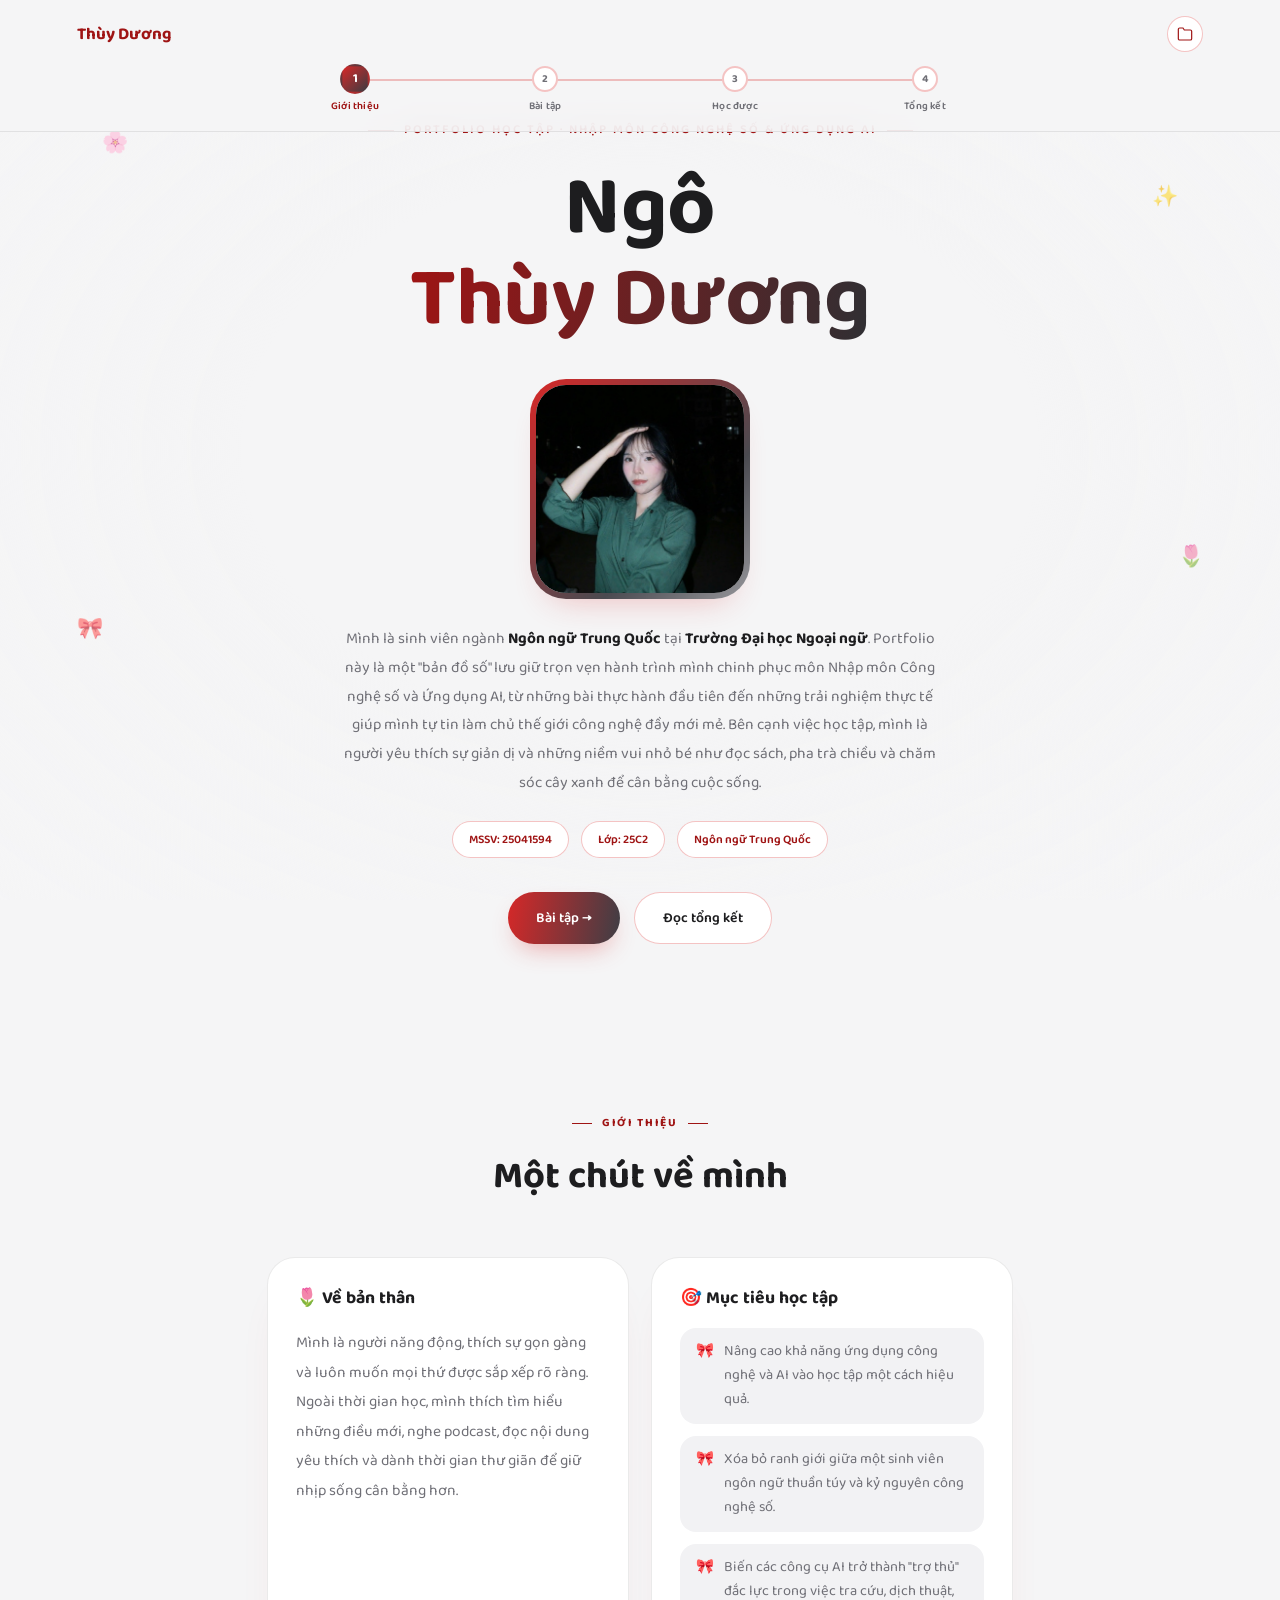
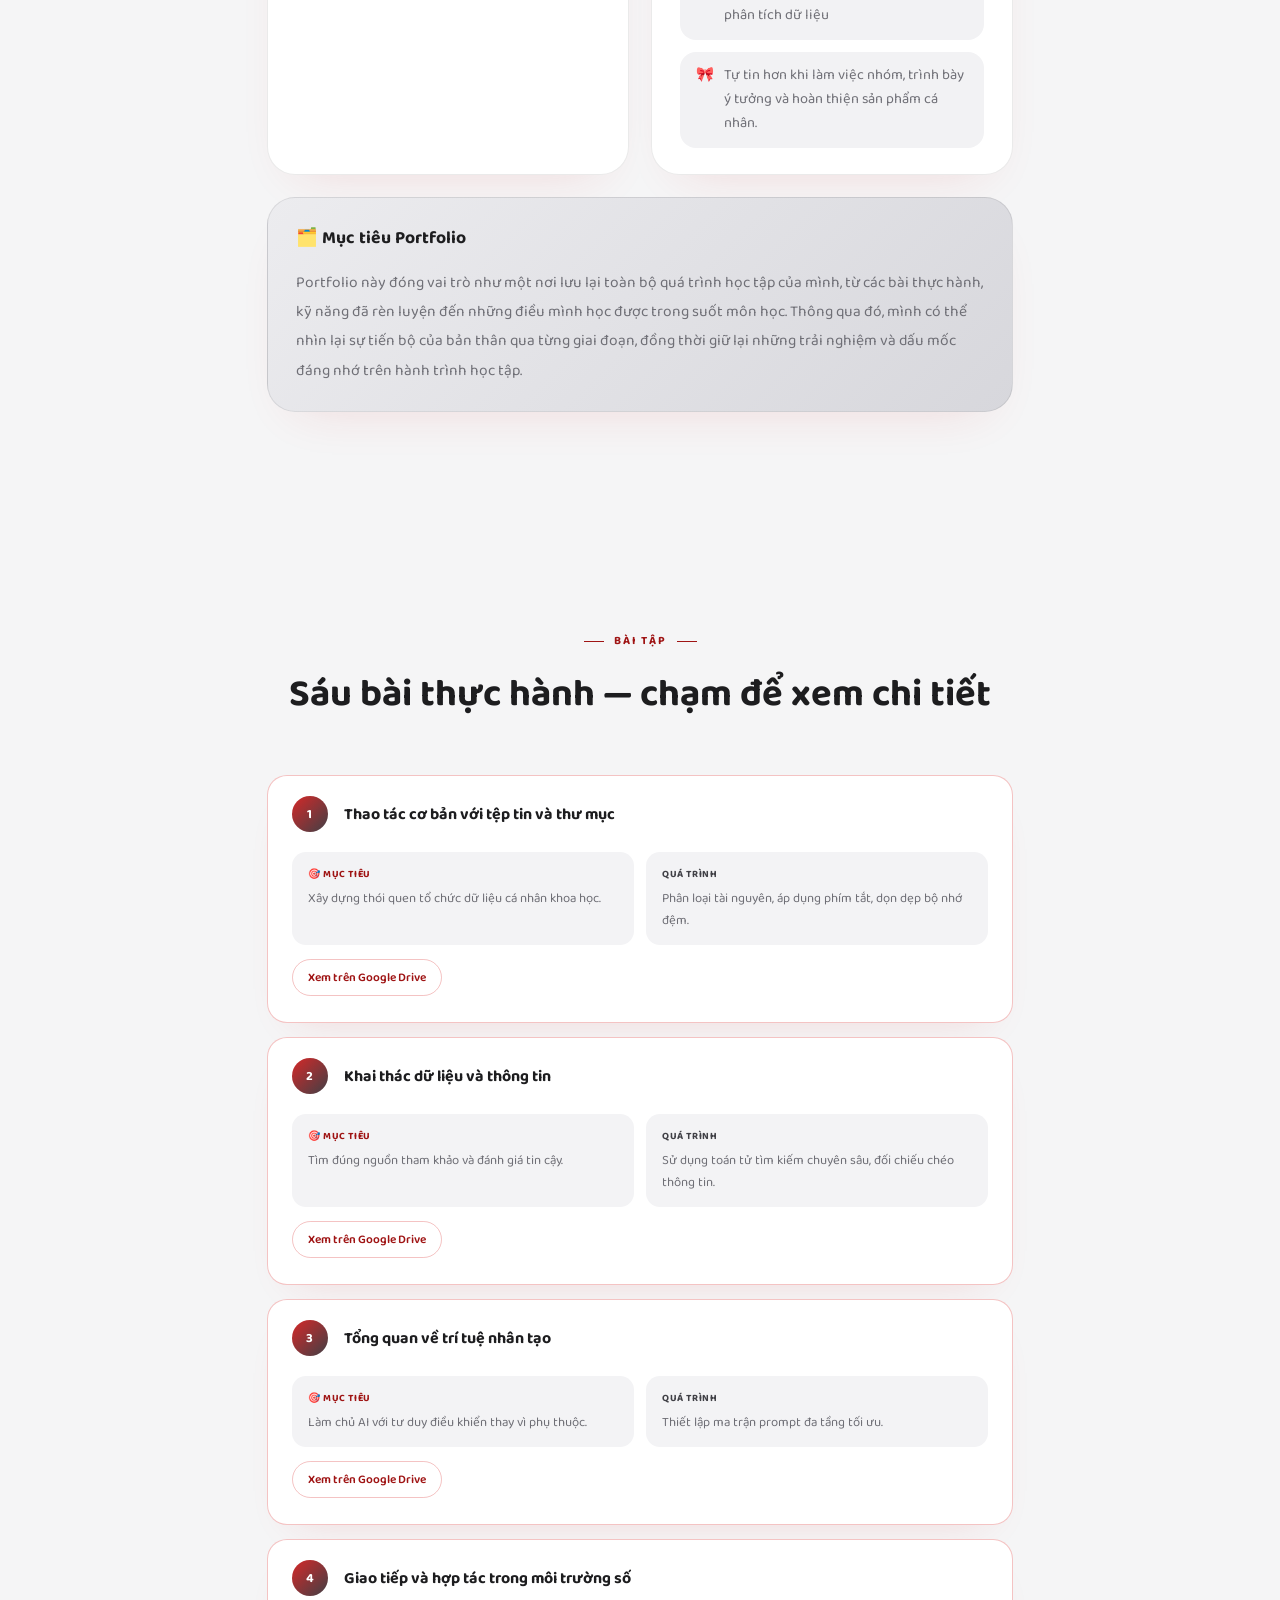
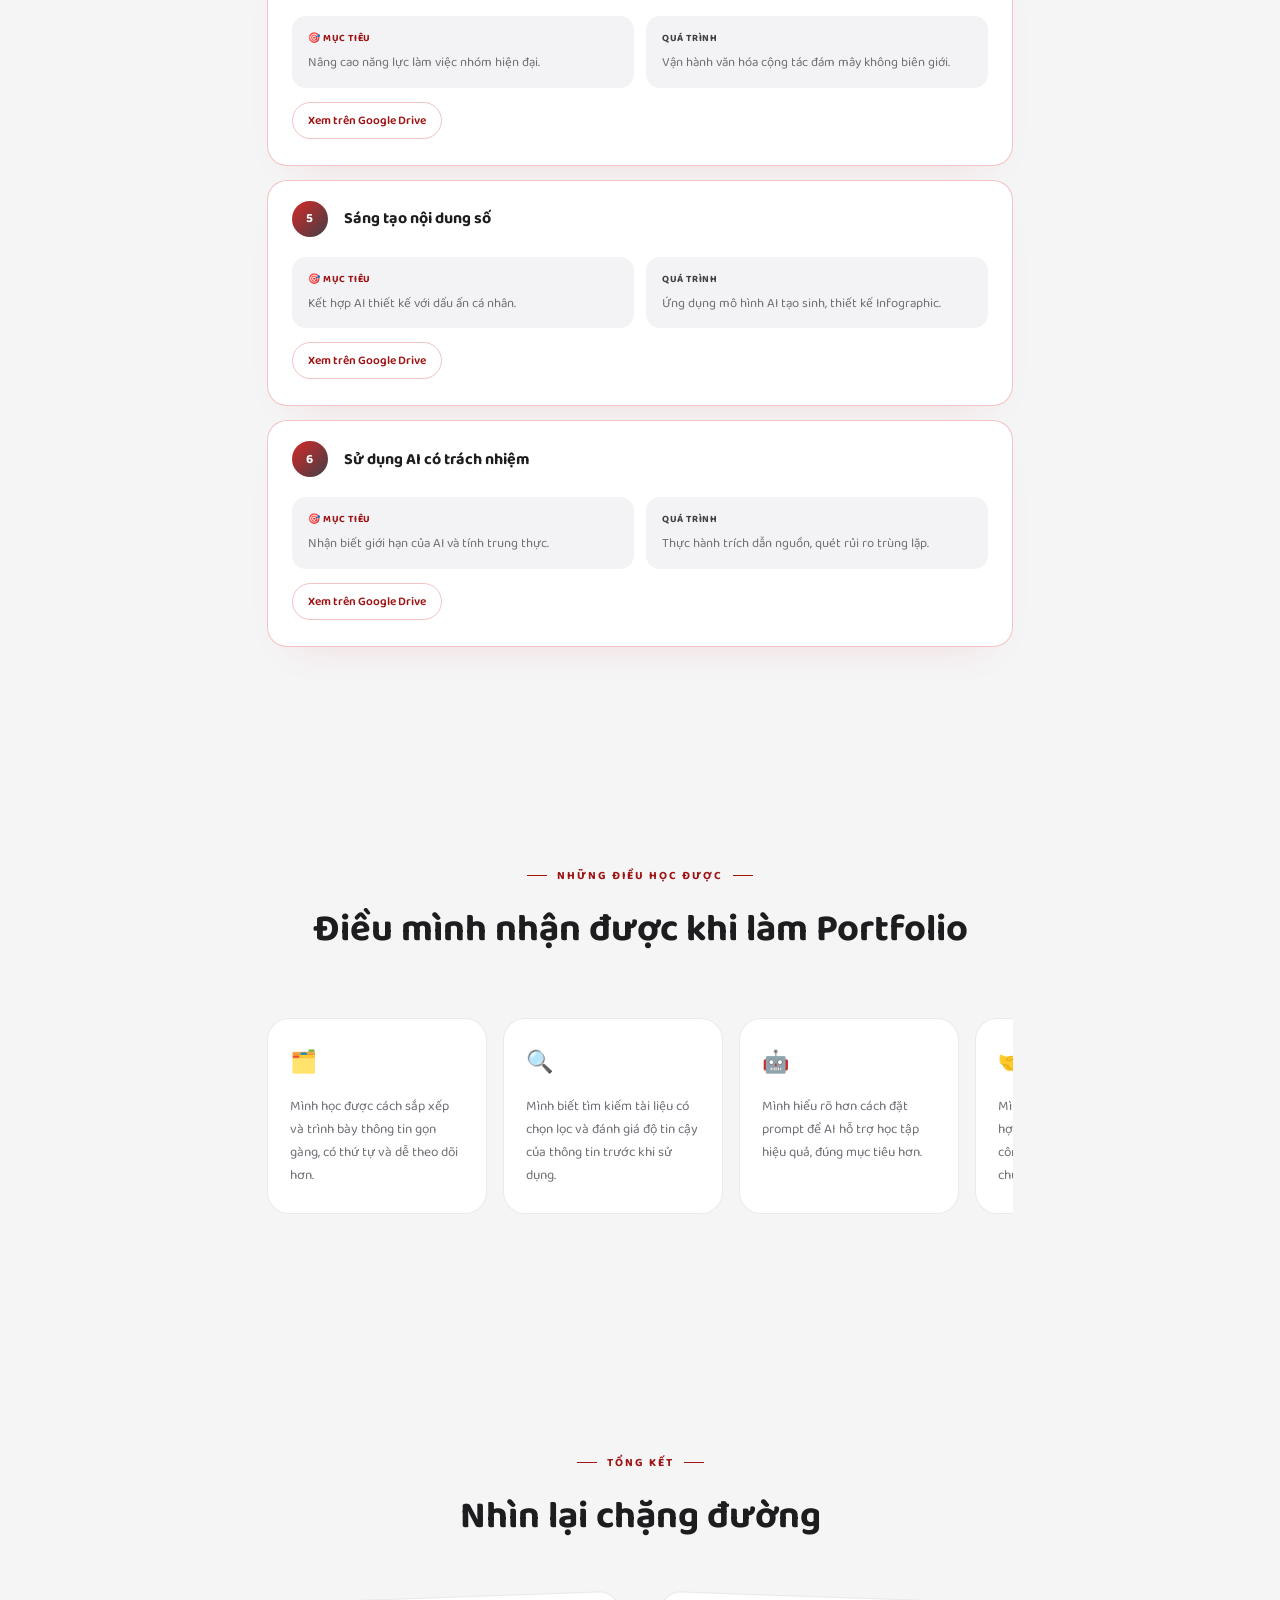
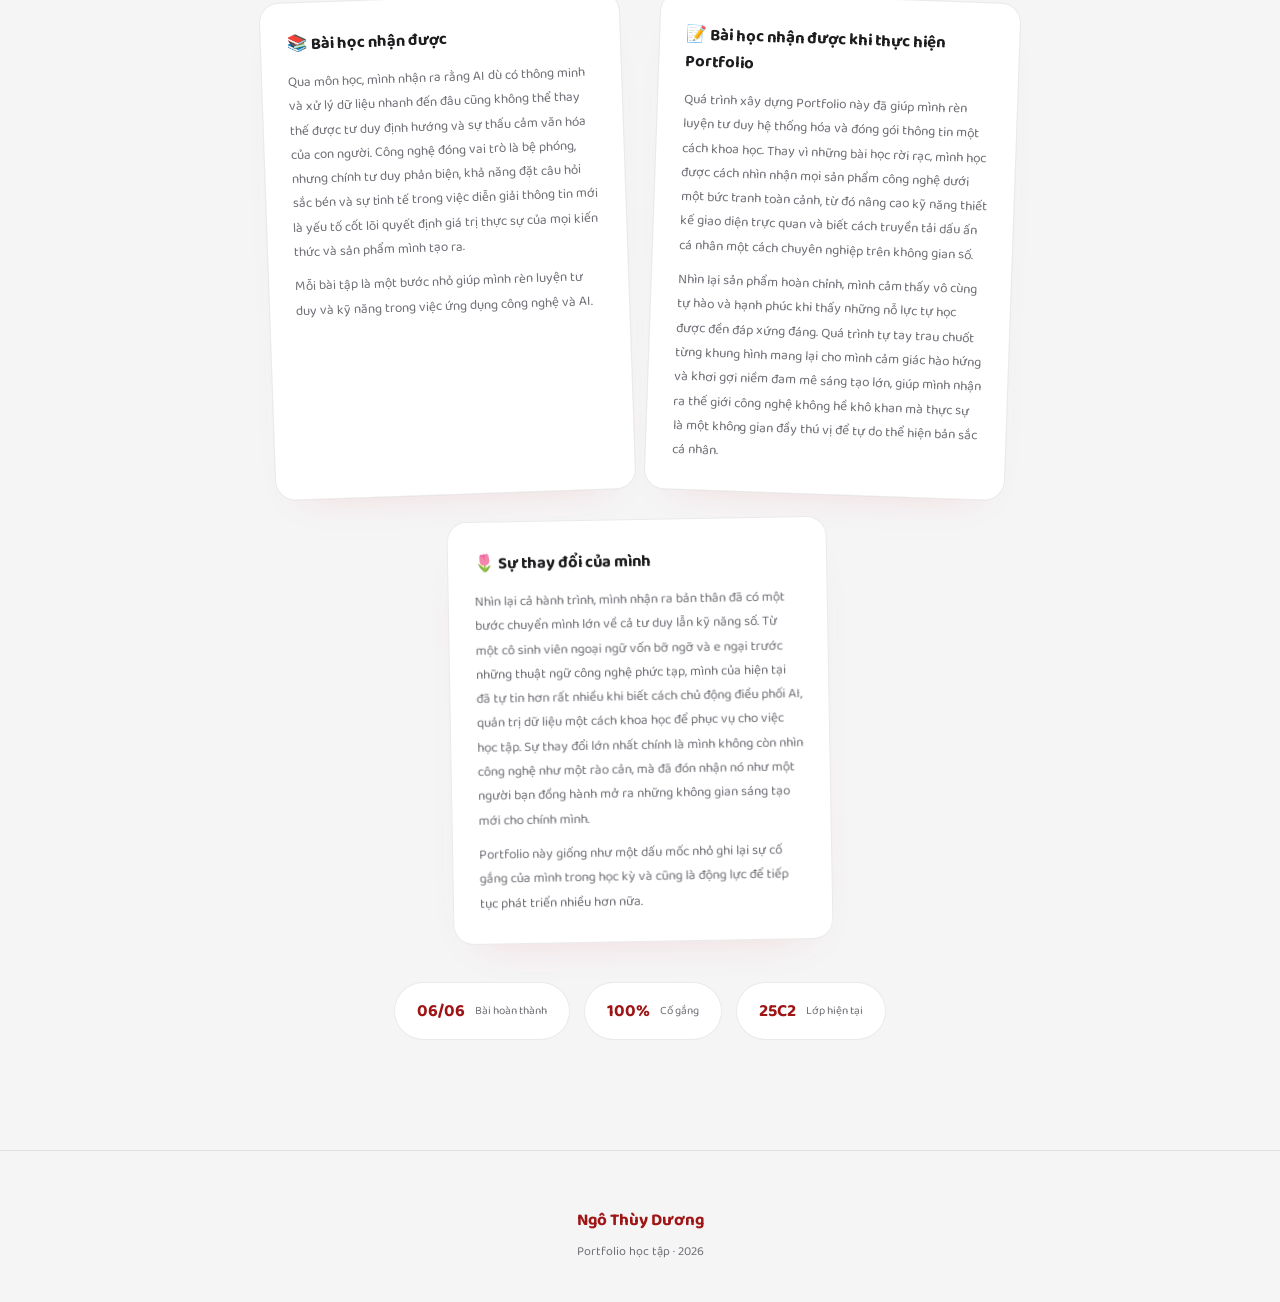
==== commit e34170d4: "Update index.html" ====
--- a/index.html
+++ b/index.html
@@ -448,25 +448,32 @@
     { t:"Sử dụng AI có trách nhiệm", goal:"Nhận biết giới hạn của AI và tính trung thực.", result:"Thực hành trích dẫn nguồn, quét rủi ro trùng lặp.", link:"https://docs.google.com/document/d/1ZmU8CV8_MKphTrkzHbQWqPN41ykqWEJh/edit?usp=drive_link"}
   ];
 
- const accordion = document.getElementById('exAccordion');
+const accordion = document.getElementById('exAccordion');
     if (accordion) {
         exercises.forEach((ex, i) => {
             const div = document.createElement('div');
-            div.className = 'ex-item';
+            div.className = 'ex-item open'; // Thêm class 'open' để hiển thị ngay
             div.innerHTML = `
-                <div class="ex-head" style="padding:20px; cursor:pointer; border-bottom:1px solid #eee;">
-                    <strong>${i+1}. ${ex.t}</strong>
+                <div class="ex-head">
+                    <div class="ex-num">${i + 1}</div>
+                    <div class="ex-title">${ex.t}</div>
                 </div>
-      <div class="ex-body"><div class="ex-body-inner">
-        <div class="ex-chips">
-          <div class="ex-chip goal"><div class="chip-label">🎯 Mục tiêu</div><p>${ex.goal}</p></div>
-          <div class="ex-chip result"><div class="chip-label">Quá trình</div><p>${ex.result}</p></div>
-        </div>
-        <a href="${ex.link}" target="_blank" class="ex-drive">Xem trên Google Drive</a>
-      </div></div>`;
-  accordion.appendChild(div);
+                <div class="ex-body" style="max-height: 500px;">
+                    <div class="ex-body-inner">
+                        <div class="ex-chips">
+                         <div class="ex-chip goal"><div class="chip-label">🎯 Mục tiêu</div><p>${ex.goal}</p></div>
+                         <div class="ex-chip result"><div class="chip-label">Quá trình</div><p>${ex.result}</p></div>
+                </div>
+                <a href="${ex.link}" target="_blank" class="ex-drive">Xem trên Google Drive</a>
+                    </div>
+                </div>`;
+            accordion.appendChild(div);
         });
     }
+  // 2. Tự động hiển thị các phần bị ẩn bởi hiệu ứng cuộn
+    document.querySelectorAll('.reveal').forEach(el => {
+        el.classList.add('in');
+    });
 });
 </script>
 </body>
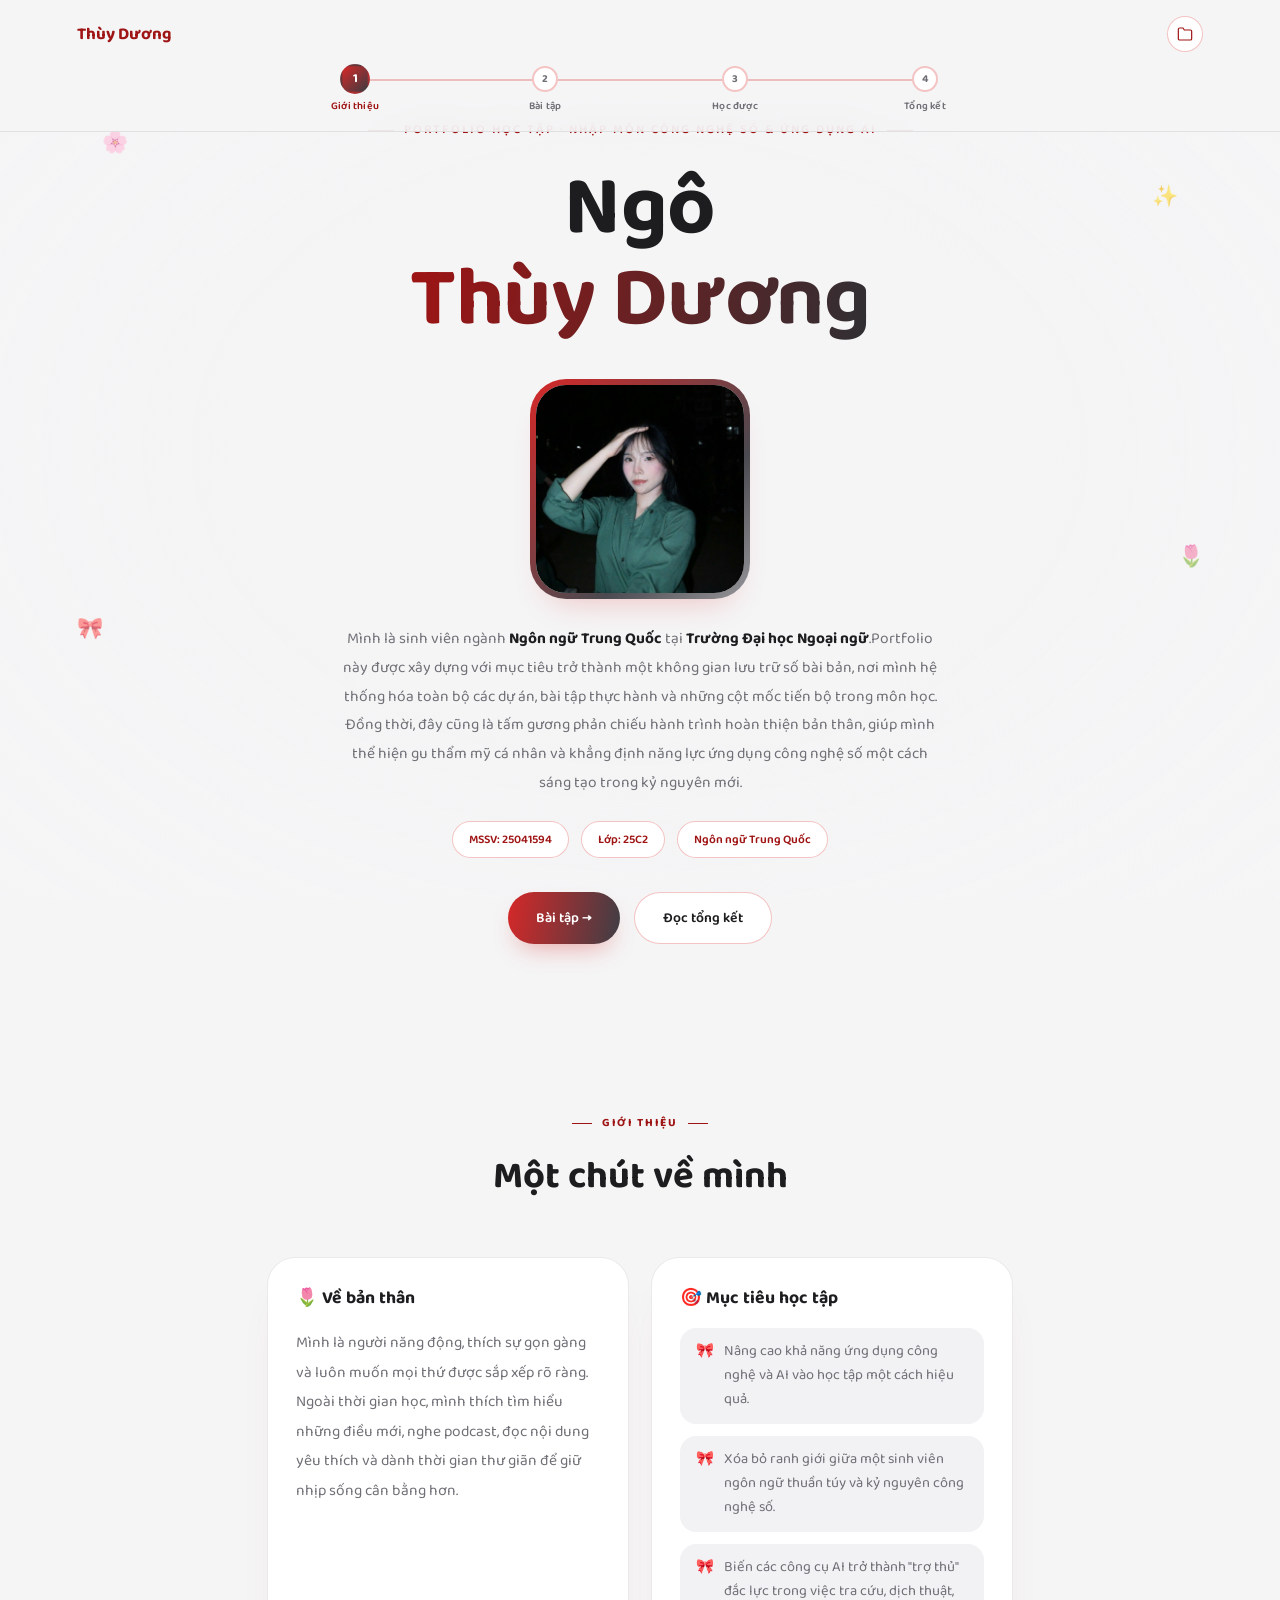
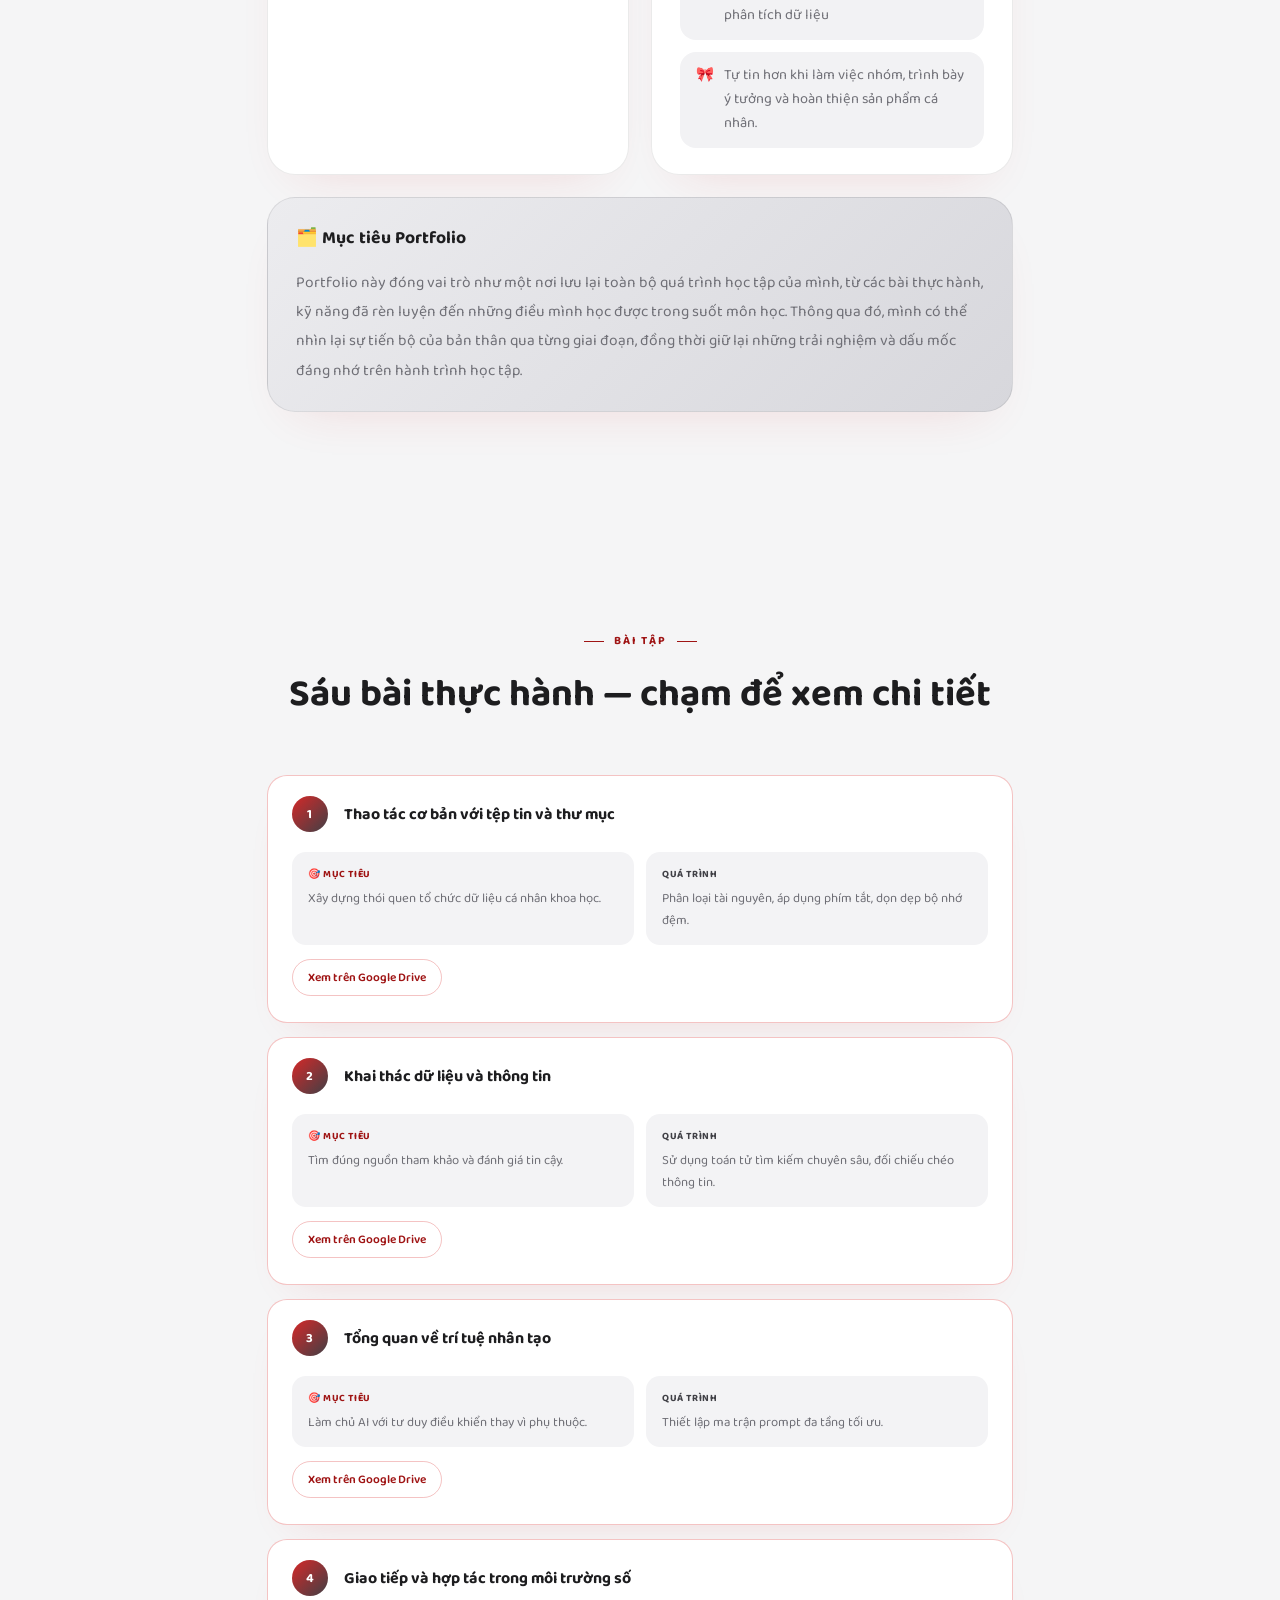
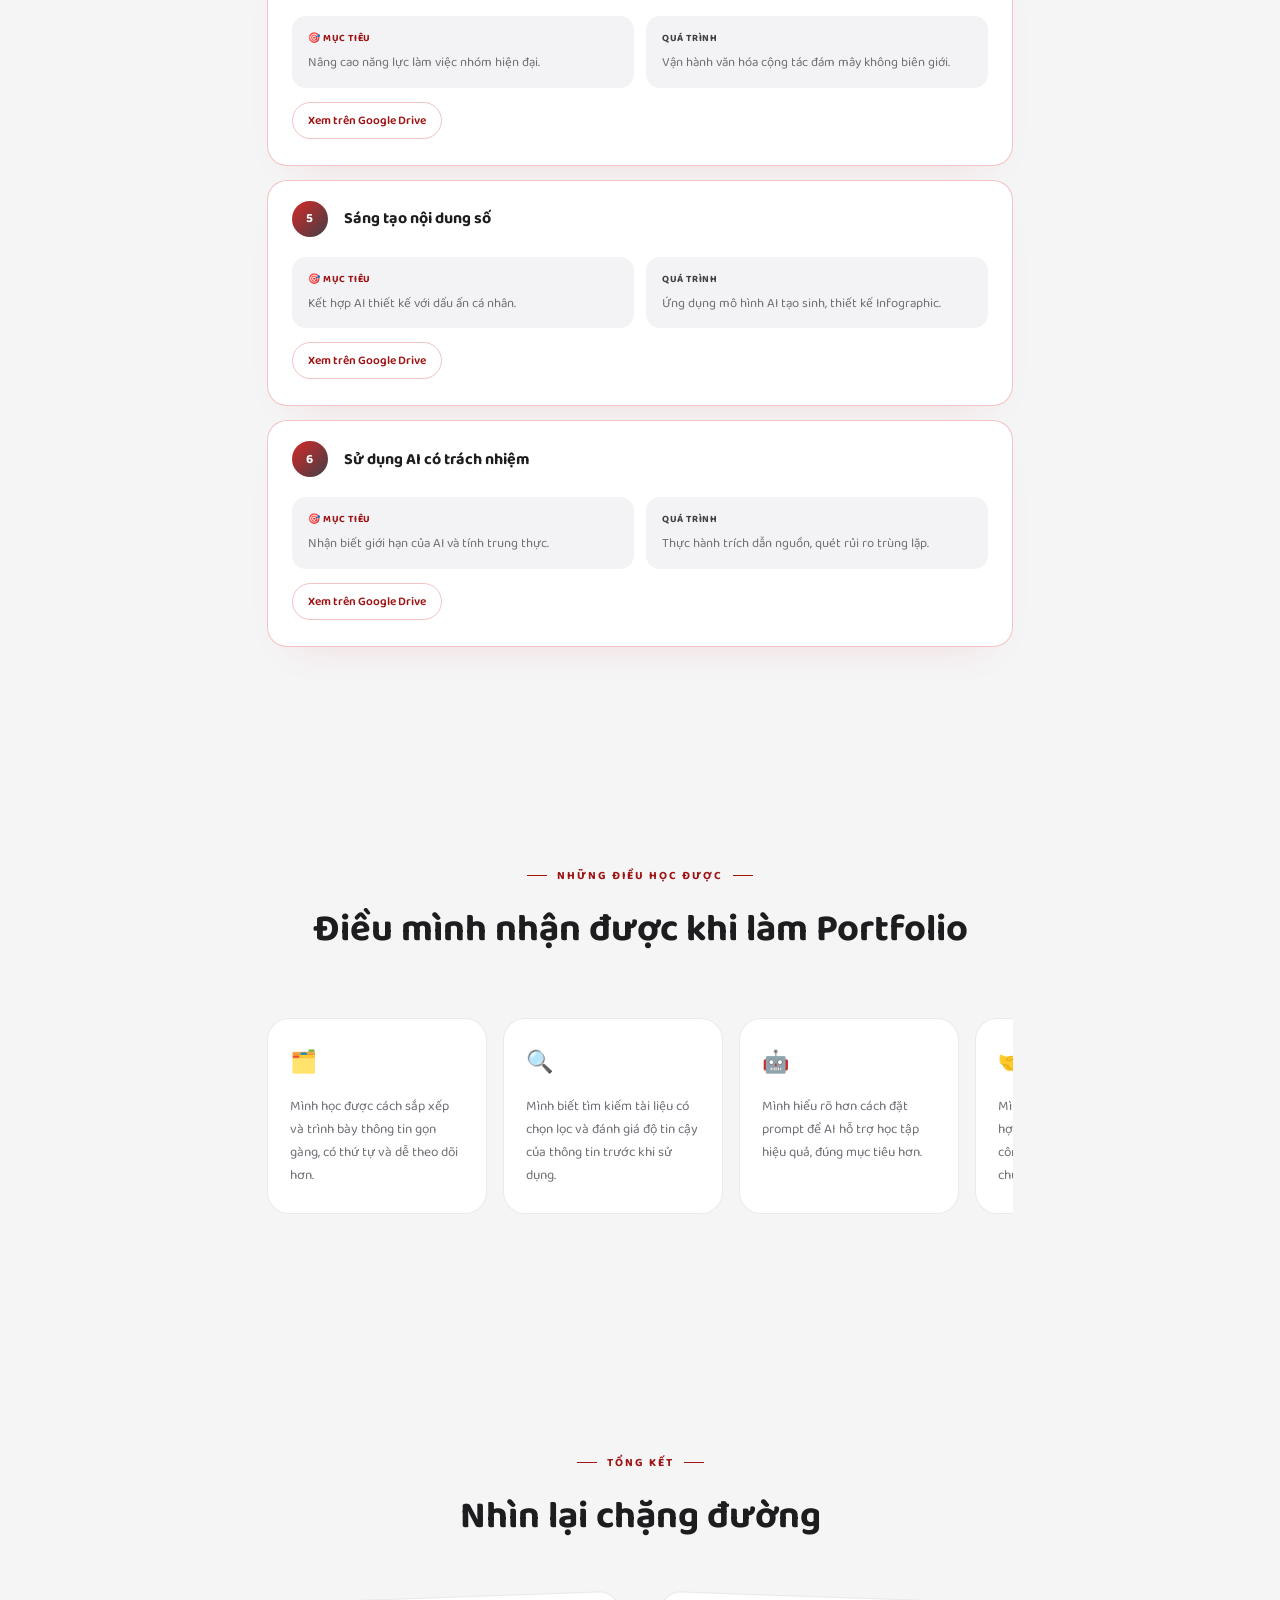
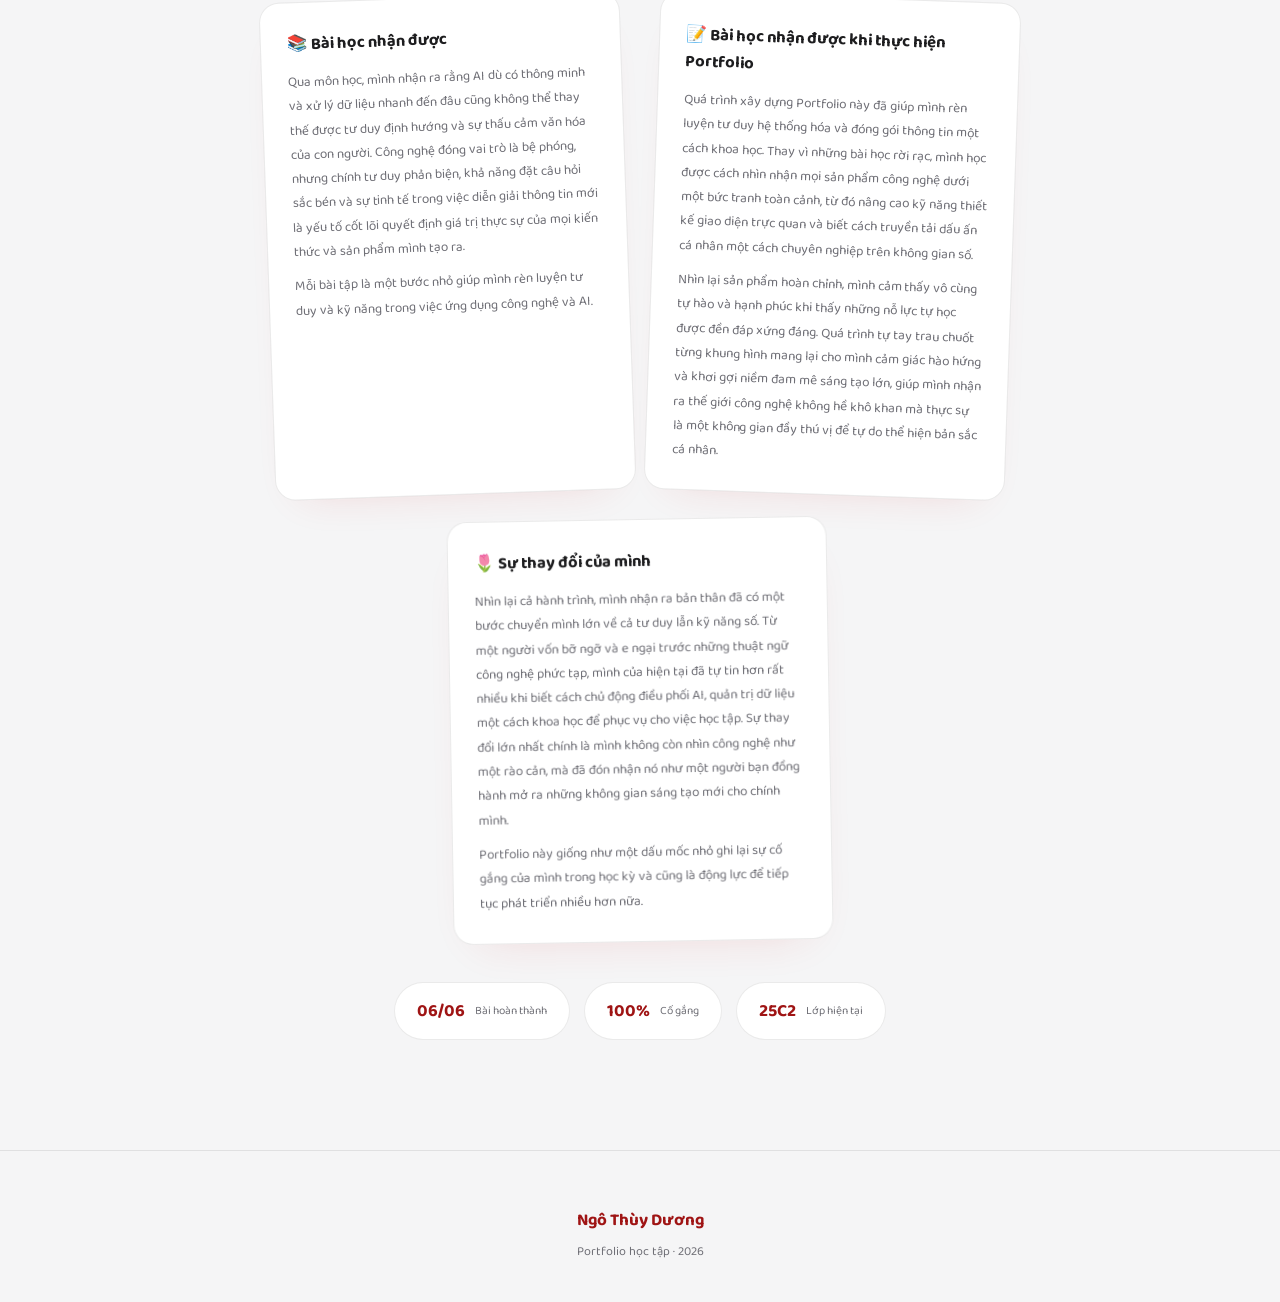
==== commit 1e188f77: "Update index.html" ====
--- a/index.html
+++ b/index.html
@@ -339,7 +339,7 @@
         <span class="avatar-fallback" style="display:none;">ND</span>
       </div>
     </div>
-    <p class="hero-sub">Mình là sinh viên ngành <b>Ngôn ngữ Trung Quốc</b> tại <b>Trường Đại học Ngoại ngữ</b>. Portfolio này là một "bản đồ số" lưu giữ trọn vẹn hành trình mình chinh phục môn Nhập môn Công nghệ số và Ứng dụng AI, từ những bài thực hành đầu tiên đến những trải nghiệm thực tế giúp mình tự tin làm chủ thế giới công nghệ đầy mới mẻ. Bên cạnh việc học tập, mình là người yêu thích sự giản dị và những niềm vui nhỏ bé như đọc sách, pha trà chiều và chăm sóc cây xanh để cân bằng cuộc sống.</p>
+    <p class="hero-sub">Mình là sinh viên ngành <b>Ngôn ngữ Trung Quốc</b> tại <b>Trường Đại học Ngoại ngữ</b>.Portfolio này được xây dựng với mục tiêu trở thành một không gian lưu trữ số bài bản, nơi mình hệ thống hóa toàn bộ các dự án, bài tập thực hành và những cột mốc tiến bộ trong môn học. Đồng thời, đây cũng là tấm gương phản chiếu hành trình hoàn thiện bản thân, giúp mình thể hiện gu thẩm mỹ cá nhân và khẳng định năng lực ứng dụng công nghệ số một cách sáng tạo trong kỷ nguyên mới.</p>
     <div class="hero-meta">
       <span class="mtag">MSSV: 25041594</span>
       <span class="mtag">Lớp: 25C2</span>
@@ -418,7 +418,7 @@
       </div>
       <div class="note reveal">
         <h3>🌷 Sự thay đổi của mình</h3>
-        <p>Nhìn lại cả hành trình, mình nhận ra bản thân đã có một bước chuyển mình lớn về cả tư duy lẫn kỹ năng số. Từ một cô sinh viên ngoại ngữ vốn bỡ ngỡ và e ngại trước những thuật ngữ công nghệ phức tạp, mình của hiện tại đã tự tin hơn rất nhiều khi biết cách chủ động điều phối AI, quản trị dữ liệu một cách khoa học để phục vụ cho việc học tập. Sự thay đổi lớn nhất chính là mình không còn nhìn công nghệ như một rào cản, mà đã đón nhận nó như một người bạn đồng hành mở ra những không gian sáng tạo mới cho chính mình.</p>
+        <p>Nhìn lại cả hành trình, mình nhận ra bản thân đã có một bước chuyển mình lớn về cả tư duy lẫn kỹ năng số. Từ một người vốn bỡ ngỡ và e ngại trước những thuật ngữ công nghệ phức tạp, mình của hiện tại đã tự tin hơn rất nhiều khi biết cách chủ động điều phối AI, quản trị dữ liệu một cách khoa học để phục vụ cho việc học tập. Sự thay đổi lớn nhất chính là mình không còn nhìn công nghệ như một rào cản, mà đã đón nhận nó như một người bạn đồng hành mở ra những không gian sáng tạo mới cho chính mình.</p>
         <p>Portfolio này giống như một dấu mốc nhỏ ghi lại sự cố gắng của mình trong học kỳ và cũng là động lực để tiếp tục phát triển nhiều hơn nữa.</p>
       </div>
     </div>
